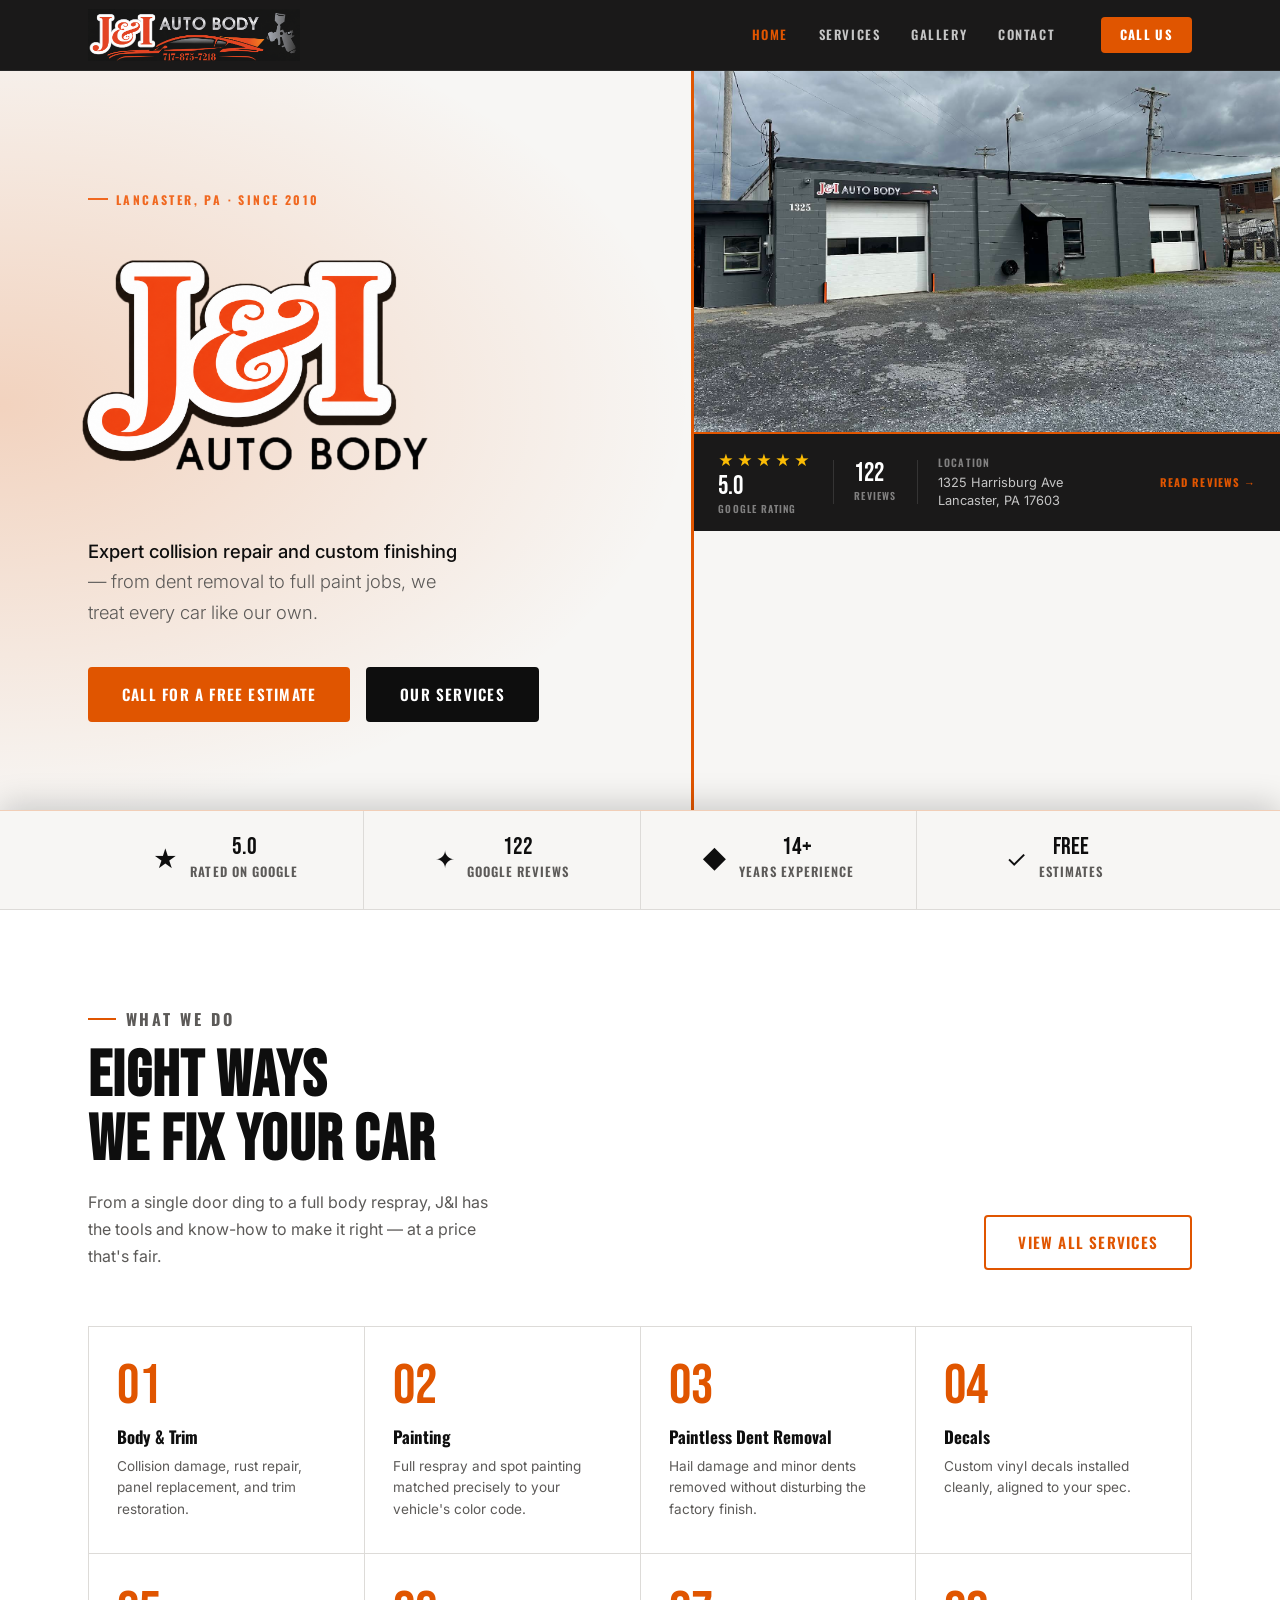
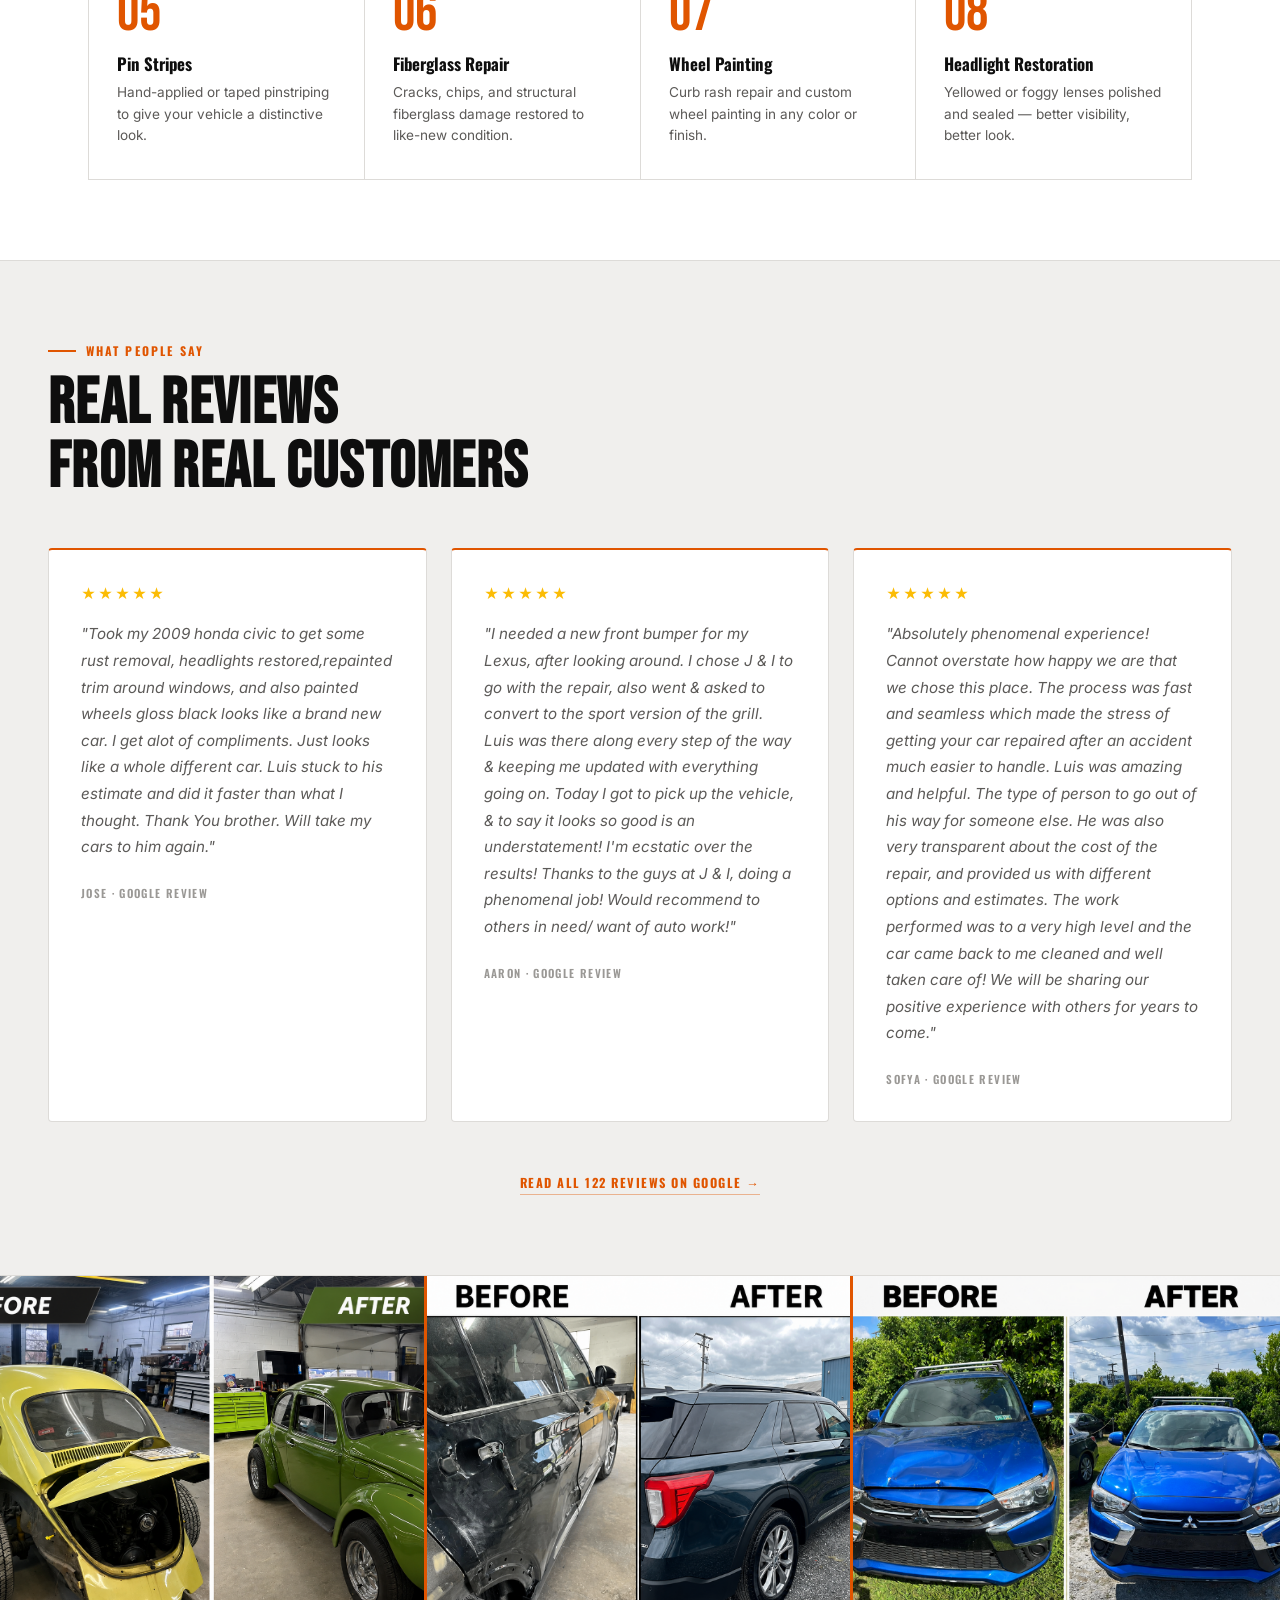
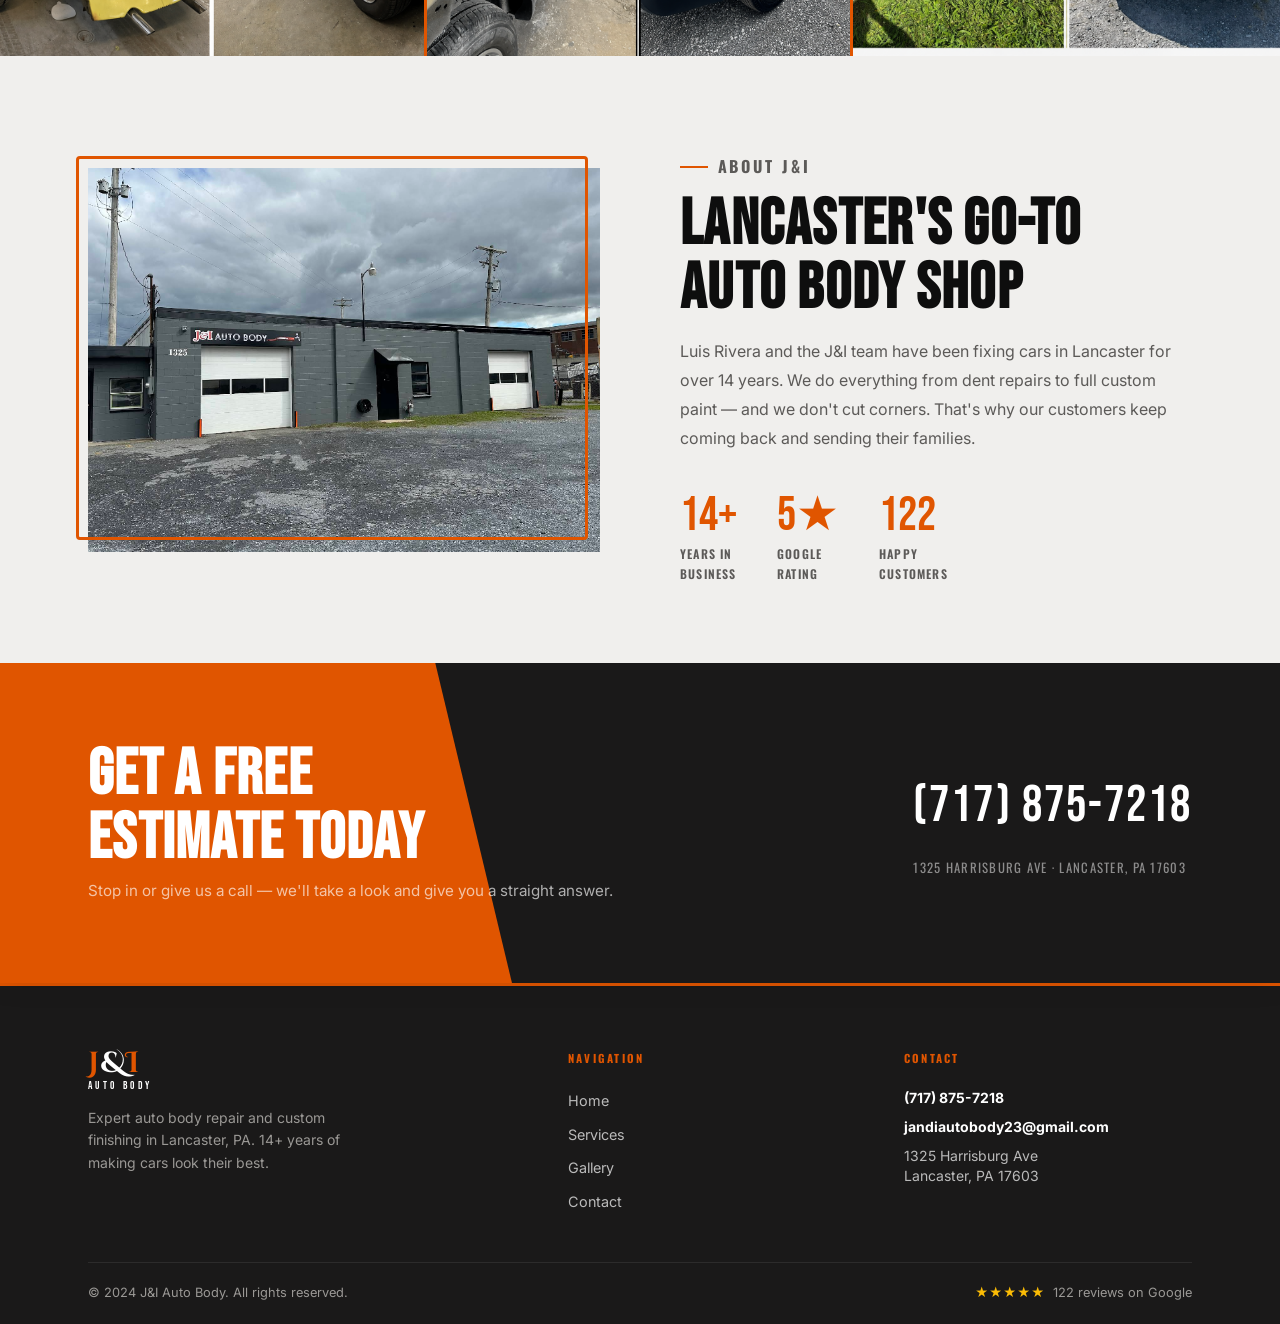
==== index.html @ d880009f "Add files via upload" ====
<!DOCTYPE html>
<html lang="en">
<head>
  <meta charset="UTF-8">
  <meta name="viewport" content="width=device-width, initial-scale=1.0">
  <meta name="description" content="J&I Auto Body — Expert auto body repair in Lancaster, PA. Body & trim, painting, paintless dent removal, decals, pin stripes, fiberglass repair, wheel painting, and headlight restoration. 5 stars · 14+ years.">
  <title>J&I Auto Body — Lancaster, PA</title>
  <link rel="stylesheet" href="style.css">
  <style>
    /* ── INDEX-SPECIFIC: HERO ─────────────────────── */
    .hero {
      min-height: 90vh;
      background:
        radial-gradient(ellipse 90% 85% at 0% 50%, rgba(224,85,0,0.22) 0%, transparent 60%),
        var(--c-off-white);
      position: relative;
      overflow: hidden;
      display: flex;
      align-items: center;
      padding-top: 70px;
    }

    .hero::before { display: none; }

    .hero-slash { display: none; }

    /* Right panel: photo → reviews → map */
    .hero-right-panel {
      position: absolute;
      right: 0;
      top: 0;
      width: 46%;
      height: 100%;
      display: flex;
      flex-direction: column;
      z-index: 4;
      border-left: 3px solid var(--c-orange);
    }

    .hero-car-img {
      height: 48vh;
      flex-shrink: 0;
      overflow: hidden;
    }

    .hero-car-img img {
      width: 100%;
      height: 100%;
      object-fit: cover;
      object-position: center top;
      display: block;
    }

    .hero-reviews-strip {
      flex-shrink: 0;
      background: #1A1919;
      padding: 0.9rem 1.5rem;
      display: flex;
      align-items: center;
      gap: 1.25rem;
      border-top: 2px solid var(--c-orange);
    }

    .hero-rev-stars { color: #FBBC05; font-size: 0.95rem; letter-spacing: 3px; }

    .hero-rev-score {
      font-family: var(--f-display);
      font-size: 1.6rem;
      color: var(--c-white);
      line-height: 1;
    }

    .hero-rev-label {
      font-family: var(--f-heading);
      font-size: 0.62rem;
      font-weight: 600;
      letter-spacing: 0.12em;
      text-transform: uppercase;
      color: rgba(255,255,255,0.45);
      margin-top: 1px;
    }

    .hero-rev-link {
      font-family: var(--f-heading);
      font-size: 0.68rem;
      font-weight: 700;
      letter-spacing: 0.1em;
      text-transform: uppercase;
      color: var(--c-orange);
      text-decoration: none;
      margin-left: auto;
      white-space: nowrap;
      transition: color var(--transition);
    }
    .hero-rev-link:hover { color: var(--c-orange-warm); }

    .hero-map-wrap {
      flex: 1;
      min-height: 0;
      overflow: hidden;
    }

    .hero-map-wrap iframe {
      width: 100%;
      height: 100%;
      border: none;
      display: block;
    }

    .hero-content {
      position: relative;
      z-index: 3;
      max-width: var(--max-w);
      margin-inline: auto;
      padding: clamp(3rem, 8vh, 6rem) clamp(1.25rem, 5vw, 3rem);
      width: 100%;
    }

    .hero-inner {
      max-width: 540px;
    }

    .hero-eyebrow {
      display: inline-flex;
      align-items: center;
      gap: 0.5rem;
      font-family: var(--f-heading);
      font-size: 0.75rem;
      font-weight: 700;
      letter-spacing: 0.2em;
      text-transform: uppercase;
      color: var(--c-orange-warm);
      margin-top: 2rem;
      margin-bottom: 0.5rem;
    }

    .hero-eyebrow::before {
      content: '';
      display: block;
      width: 20px;
      height: 2px;
      background: currentColor;
    }

    .hero-logo-img {
      display: block;
      max-width: 420px;
      width: 100%;
      margin-left: -50px;
      margin-bottom: 0.25rem;
    }

    .hero-tagline {
      font-family: var(--f-body);
      font-size: clamp(1rem, 2vw, 1.15rem);
      font-weight: 300;
      color: var(--c-gray-600);
      line-height: 1.65;
      margin-bottom: 2.5rem;
      max-width: 380px;
    }

    .hero-tagline strong {
      color: var(--c-black);
      font-weight: 500;
    }

    .hero-actions {
      display: flex;
      gap: 1rem;
      flex-wrap: wrap;
    }

    .hero-badge {
      position: absolute;
      bottom: 2.5rem;
      left: clamp(1.25rem, 5vw, 3rem);
      z-index: 3;
      display: flex;
      align-items: center;
      gap: 1rem;
      background: #1A1919;
      border: none;
      padding: 0.75rem 1.25rem;
      border-radius: var(--radius);
      border-left: 3px solid var(--c-orange);
    }

    .hero-badge-stars { color: #FBBC05; font-size: 0.85rem; letter-spacing: 2px; }

    .hero-badge-text {
      font-family: var(--f-heading);
      font-size: 0.75rem;
      font-weight: 600;
      letter-spacing: 0.08em;
      text-transform: uppercase;
      color: rgba(255,255,255,0.7);
    }

    .hero-badge-count {
      font-family: var(--f-display);
      font-size: 1.1rem;
      color: var(--c-white);
    }

    @media (max-width: 768px) {
      .hero {
        flex-direction: column;
        align-items: stretch;
        min-height: auto;
      }
      .hero-content {
        order: 1;
        text-align: center;
        padding: 2rem 1.5rem 2.5rem;
      }
      .hero-inner { max-width: 100%; }
      .hero-logo-img { margin-left: auto; margin-right: auto; max-width: 260px; }
      .hero-tagline { max-width: 100%; }
      .hero-actions { justify-content: center; }
      .hero-eyebrow { justify-content: center; }
      .hero-right-panel {
        order: 2;
        position: relative;
        width: 100%;
        height: auto;
        border-left: none;
        border-top: 3px solid var(--c-orange);
      }
      .hero-car-img { display: none; }
      .hero-reviews-strip { display: none; }
      .hero-map-wrap { flex: none; height: 280px; min-height: 0; }
      .hero-badge { display: none; }
    }

    .hero { position: sticky; top: 0; z-index: 1; }
    .hero-scroll-cover { position: relative; z-index: 2; box-shadow: 0 -6px 30px rgba(0,0,0,0.18); }
    .trust-bar { border-top: 1px solid rgba(224,85,0,0.25); }

    /* Testimonials */
    .testimonials-section {
      background: var(--c-gray-100);
      padding: 5rem 0;
      border-top: 1px solid var(--c-gray-200);
      border-bottom: 1px solid var(--c-gray-200);
    }
    .testimonials-section .container { max-width: 1500px; }
    .testimonials-intro { margin-bottom: 3rem; }
    .testimonials-grid {
      display: grid;
      grid-template-columns: repeat(3, 1fr);
      gap: 1.5rem;
      margin-bottom: 3rem;
    }
    .testimonial-card {
      background: var(--c-white);
      border: 1px solid var(--c-gray-200);
      border-top: 2px solid var(--c-orange);
      padding: 2rem;
      border-radius: var(--radius);
    }
    .testimonial-stars {
      color: #FBBC05;
      font-size: 0.9rem;
      letter-spacing: 2px;
      margin-bottom: 1rem;
    }
    .testimonial-text {
      font-size: 0.95rem;
      color: var(--c-gray-600);
      line-height: 1.75;
      margin-bottom: 1.5rem;
      font-style: italic;
    }
    .testimonial-author {
      font-family: var(--f-heading);
      font-size: 0.7rem;
      font-weight: 600;
      letter-spacing: 0.12em;
      text-transform: uppercase;
      color: var(--c-gray-400);
    }
    .testimonials-cta { text-align: center; }
    .testimonials-link {
      font-family: var(--f-heading);
      font-size: 0.78rem;
      font-weight: 700;
      letter-spacing: 0.12em;
      text-transform: uppercase;
      color: var(--c-orange);
      text-decoration: none;
      border-bottom: 1px solid rgba(224,85,0,0.4);
      padding-bottom: 2px;
      transition: color var(--transition);
    }
    .testimonials-link:hover { color: var(--c-orange-warm); }
    @media (max-width: 768px) {
      .testimonials-grid { grid-template-columns: 1fr; }
    }
  </style>
</head>
<body>
  <a href="#main" class="skip-link">Skip to content</a>

  <!-- NAVIGATION -->
  <nav class="site-nav" id="site-nav">
    <div class="nav-inner">
      <a href="index.html" class="nav-logo" aria-label="J&I Auto Body home">
        <img src="banner.png" alt="J&I Auto Body" style="height:52px;width:auto;display:block;">
      </a>
      <button class="nav-toggle" aria-label="Toggle navigation menu" aria-expanded="false" aria-controls="nav-links">
        <span></span><span></span><span></span>
      </button>
      <ul class="nav-links" id="nav-links" role="list">
        <li><a href="index.html" class="active">Home</a></li>
        <li><a href="services.html">Services</a></li>
        <li><a href="gallery.html">Gallery</a></li>
        <li><a href="contact.html">Contact</a></li>
      </ul>
      <a href="tel:+17178757218" class="nav-cta">Call Us</a>
    </div>
  </nav>

  <main id="main">

    <!-- HERO -->
    <section class="hero" aria-label="J&I Auto Body hero">
      <div class="hero-slash" aria-hidden="true"></div>

      <div class="hero-right-panel">
        <div class="hero-car-img" aria-hidden="true">
          <img src="shop.png" alt="">
        </div>
        <div class="hero-reviews-strip">
          <div>
            <span class="hero-rev-stars">★★★★★</span>
            <div class="hero-rev-score">5.0</div>
            <div class="hero-rev-label">Google Rating</div>
          </div>
          <div style="width:1px;height:44px;background:rgba(255,255,255,0.12);flex-shrink:0;"></div>
          <div>
            <div class="hero-rev-score">122</div>
            <div class="hero-rev-label">Reviews</div>
          </div>
          <div style="width:1px;height:44px;background:rgba(255,255,255,0.12);flex-shrink:0;"></div>
          <div>
            <div style="font-family:var(--f-heading);font-size:0.65rem;font-weight:600;letter-spacing:0.12em;text-transform:uppercase;color:rgba(255,255,255,0.45);">Location</div>
            <div style="font-size:0.8rem;color:rgba(255,255,255,0.75);line-height:1.4;margin-top:2px;">1325 Harrisburg Ave<br>Lancaster, PA 17603</div>
          </div>
          <a href="https://www.google.com/maps/search/J+%26+I+Auto+Body+1325+Harrisburg+Ave+Lancaster+PA" target="_blank" rel="noopener" class="hero-rev-link">Read Reviews →</a>
        </div>
        <div class="hero-map-wrap" style="position:relative;">
          <a href="https://www.google.com/maps/place/J+%26+I+Auto+Body/@40.0570381,-76.33043,17z" target="_blank" rel="noopener noreferrer" aria-label="View J&I Auto Body on Google Maps" style="position:absolute;inset:0;z-index:10;cursor:pointer;"></a>
          <iframe
            src="https://maps.google.com/maps?q=1325+Harrisburg+Ave+Lancaster+PA+17603&output=embed&z=15"
            allowfullscreen=""
            loading="lazy"
            referrerpolicy="no-referrer-when-downgrade"
            title="J&I Auto Body location"
          ></iframe>
        </div>
      </div>

      <div class="hero-content">
        <div class="hero-inner">
          <p class="hero-eyebrow">Lancaster, PA · Since 2010</p>
          <img src="logo3.png" alt="J&I Auto Body" class="hero-logo-img">
          <p class="hero-tagline">
            <strong>Expert collision repair and custom finishing</strong> — from dent removal to full paint jobs, we treat every car like our own.
          </p>
          <div class="hero-actions">
            <a href="tel:+17178757218" class="btn btn-primary">
              Call for a Free Estimate
            </a>
            <a href="services.html" class="btn btn-dark">Our Services</a>
          </div>
        </div>
      </div>


    </section>

    <div class="hero-scroll-cover">
    <!-- TRUST BAR -->
    <div class="trust-bar" role="list" aria-label="Trust highlights">
      <div class="trust-bar-inner container">
        <div class="trust-item" role="listitem">
          <span class="trust-icon" aria-hidden="true">★</span>
          <div>
            <span class="trust-value">5.0</span>
            <span class="trust-label">Rated on Google</span>
          </div>
        </div>
        <div class="trust-item" role="listitem">
          <span class="trust-icon" aria-hidden="true">✦</span>
          <div>
            <span class="trust-value">122</span>
            <span class="trust-label">Google Reviews</span>
          </div>
        </div>
        <div class="trust-item" role="listitem">
          <span class="trust-icon" aria-hidden="true">◆</span>
          <div>
            <span class="trust-value">14+</span>
            <span class="trust-label">Years Experience</span>
          </div>
        </div>
        <div class="trust-item" role="listitem">
          <span class="trust-icon" aria-hidden="true">✓</span>
          <div>
            <span class="trust-value">Free</span>
            <span class="trust-label">Estimates</span>
          </div>
        </div>
      </div>
    </div>

    <!-- SERVICES PREVIEW -->
    <section class="services-section" aria-labelledby="services-heading">
      <div class="container">
        <div class="services-intro">
          <div class="services-intro-text">
            <p class="section-eyebrow">What We Do</p>
            <h2 class="section-title" id="services-heading">Eight Ways<br>We Fix Your Car</h2>
            <p>From a single door ding to a full body respray, J&amp;I has the tools and know-how to make it right — at a price that's fair.</p>
          </div>
          <div class="services-intro-action reveal reveal-delay-2">
            <a href="services.html" class="btn btn-outline">View All Services</a>
          </div>
        </div>

        <div class="services-grid" role="list">
          <article class="service-card reveal" role="listitem">
            <span class="service-card-num" aria-hidden="true">01</span>
            <h3 class="service-card-name">Body &amp; Trim</h3>
            <p class="service-card-desc">Collision damage, rust repair, panel replacement, and trim restoration.</p>
          </article>
          <article class="service-card reveal reveal-delay-1" role="listitem">
            <span class="service-card-num" aria-hidden="true">02</span>
            <h3 class="service-card-name">Painting</h3>
            <p class="service-card-desc">Full respray and spot painting matched precisely to your vehicle's color code.</p>
          </article>
          <article class="service-card reveal reveal-delay-2" role="listitem">
            <span class="service-card-num" aria-hidden="true">03</span>
            <h3 class="service-card-name">Paintless Dent Removal</h3>
            <p class="service-card-desc">Hail damage and minor dents removed without disturbing the factory finish.</p>
          </article>
          <article class="service-card reveal reveal-delay-3" role="listitem">
            <span class="service-card-num" aria-hidden="true">04</span>
            <h3 class="service-card-name">Decals</h3>
            <p class="service-card-desc">Custom vinyl decals installed cleanly, aligned to your spec.</p>
          </article>
          <article class="service-card reveal" role="listitem">
            <span class="service-card-num" aria-hidden="true">05</span>
            <h3 class="service-card-name">Pin Stripes</h3>
            <p class="service-card-desc">Hand-applied or taped pinstriping to give your vehicle a distinctive look.</p>
          </article>
          <article class="service-card reveal reveal-delay-1" role="listitem">
            <span class="service-card-num" aria-hidden="true">06</span>
            <h3 class="service-card-name">Fiberglass Repair</h3>
            <p class="service-card-desc">Cracks, chips, and structural fiberglass damage restored to like-new condition.</p>
          </article>
          <article class="service-card reveal reveal-delay-2" role="listitem">
            <span class="service-card-num" aria-hidden="true">07</span>
            <h3 class="service-card-name">Wheel Painting</h3>
            <p class="service-card-desc">Curb rash repair and custom wheel painting in any color or finish.</p>
          </article>
          <article class="service-card reveal reveal-delay-3" role="listitem">
            <span class="service-card-num" aria-hidden="true">08</span>
            <h3 class="service-card-name">Headlight Restoration</h3>
            <p class="service-card-desc">Yellowed or foggy lenses polished and sealed — better visibility, better look.</p>
          </article>
        </div>
      </div>
    </section>

    <!-- TESTIMONIALS -->
    <section class="testimonials-section" aria-labelledby="testimonials-heading">
      <div class="container">
        <div class="testimonials-intro">
          <p class="section-eyebrow" style="color:var(--c-orange);">What People Say</p>
          <h2 class="section-title" id="testimonials-heading">Real Reviews<br>From Real Customers</h2>
        </div>
        <div class="testimonials-grid">
          <div class="testimonial-card reveal">
            <div class="testimonial-stars">★★★★★</div>
            <p class="testimonial-text">"Took my 2009 honda civic to get some rust removal, headlights restored,repainted trim around windows, and also painted wheels gloss black looks like a brand new car. I get alot of compliments. Just looks like a whole different car. Luis stuck to his estimate and did it faster than what I thought. Thank You brother. Will take my cars to him again."</p>
            <div class="testimonial-author">Jose · Google Review</div>
          </div>
          <div class="testimonial-card reveal reveal-delay-1">
            <div class="testimonial-stars">★★★★★</div>
            <p class="testimonial-text">"I needed a new front bumper for my Lexus, after looking around. I chose J &amp; I to go with the repair, also went &amp; asked to convert to the sport version of the grill. Luis was there along every step of the way &amp; keeping me updated with everything going on. Today I got to pick up the vehicle, &amp; to say it looks so good is an understatement! I'm ecstatic over the results! Thanks to the guys at J &amp; I, doing a phenomenal job! Would recommend to others in need/ want of auto work!"</p>
            <div class="testimonial-author">Aaron · Google Review</div>
          </div>
          <div class="testimonial-card reveal reveal-delay-2">
            <div class="testimonial-stars">★★★★★</div>
            <p class="testimonial-text">"Absolutely phenomenal experience! Cannot overstate how happy we are that we chose this place. The process was fast and seamless which made the stress of getting your car repaired after an accident much easier to handle. Luis was amazing and helpful. The type of person to go out of his way for someone else. He was also very transparent about the cost of the repair, and provided us with different options and estimates. The work performed was to a very high level and the car came back to me cleaned and well taken care of! We will be sharing our positive experience with others for years to come."</p>
            <div class="testimonial-author">Sofya · Google Review</div>
          </div>
        </div>
        <div class="testimonials-cta">
          <a href="https://www.google.com/search?q=J%26I+Auto+Body+Lancaster+PA+reviews" target="_blank" rel="noopener noreferrer" class="testimonials-link">Read All 122 Reviews on Google →</a>
        </div>
      </div>
    </section>

    <!-- PHOTO STRIP -->
    <div class="photo-strip" aria-label="Work photos" role="list" style="gap:0;background:var(--c-orange);">
      <div class="photo-strip-item" role="listitem" style="border-right:3px solid var(--c-orange);">
        <img src="beforeafter1.png" alt="Before and after body repair" style="width:100%;height:100%;object-fit:cover;display:block;">
        <div class="photo-strip-overlay">
          <span class="photo-strip-caption">Body Repair</span>
        </div>
      </div>
      <div class="photo-strip-item" role="listitem" style="border-right:3px solid var(--c-orange);">
        <img src="beforeafter4.png" alt="Before and after door and panel repair" style="width:100%;height:100%;object-fit:cover;object-position:top center;display:block;">
        <div class="photo-strip-overlay">
          <span class="photo-strip-caption">Panel Repair</span>
        </div>
      </div>
      <div class="photo-strip-item" role="listitem">
        <img src="beforeafter6.png" alt="Before and after front collision repair" style="width:100%;height:100%;object-fit:cover;object-position:top center;display:block;">
        <div class="photo-strip-overlay">
          <span class="photo-strip-caption">Collision Repair</span>
        </div>
      </div>
    </div>

    <!-- ABOUT STRIP -->
    <section class="about-strip" aria-labelledby="about-heading">
      <div class="container">
        <div class="about-strip-inner">
          <div class="about-strip-photo reveal">
            <img src="shop.png" alt="J&I Auto Body shop at 1325 Harrisburg Ave Lancaster PA" style="width:100%;height:100%;object-fit:cover;display:block;min-height:300px;">
          </div>
          <div class="about-text reveal reveal-delay-2">
            <p class="section-eyebrow">About J&amp;I</p>
            <h2 class="section-title" id="about-heading">Lancaster's Go-To<br>Auto Body Shop</h2>
            <p>Luis Rivera and the J&amp;I team have been fixing cars in Lancaster for over 14 years. We do everything from dent repairs to full custom paint — and we don't cut corners. That's why our customers keep coming back and sending their families.</p>
            <div class="about-stats">
              <div>
                <div class="about-stat-num">14+</div>
                <div class="about-stat-label">Years in<br>Business</div>
              </div>
              <div>
                <div class="about-stat-num">5★</div>
                <div class="about-stat-label">Google<br>Rating</div>
              </div>
              <div>
                <div class="about-stat-num">122</div>
                <div class="about-stat-label">Happy<br>Customers</div>
              </div>
            </div>
          </div>
        </div>
      </div>
    </section>

    <!-- CTA BAND -->
    <section class="cta-band" aria-labelledby="cta-heading">
      <div class="cta-band-slash" aria-hidden="true"></div>
      <div class="container cta-band-inner">
        <div class="cta-band-text reveal">
          <h2 id="cta-heading">Get a Free<br>Estimate Today</h2>
          <p>Stop in or give us a call — we'll take a look and give you a straight answer.</p>
        </div>
        <div class="reveal reveal-delay-2">
          <a href="tel:+17178757218" class="cta-band-phone">(717) 875-7218</a>
          <span class="cta-band-sub">1325 Harrisburg Ave · Lancaster, PA 17603</span>
        </div>
      </div>
    </section>

    </div><!-- /.hero-scroll-cover -->

  </main>

  <!-- FOOTER -->
  <footer class="site-footer" role="contentinfo">
    <div class="container">
      <div class="footer-grid">
        <div class="footer-brand">
          <div class="logo-mark">
            <span class="logo-ji">J<span class="logo-amp">&</span>I</span>
            <span class="logo-autobody">Auto Body</span>
          </div>
          <p class="footer-tagline">Expert auto body repair and custom finishing in Lancaster, PA. 14+ years of making cars look their best.</p>
        </div>
        <div>
          <p class="footer-heading">Navigation</p>
          <ul class="footer-links">
            <li><a href="index.html">Home</a></li>
            <li><a href="services.html">Services</a></li>
            <li><a href="gallery.html">Gallery</a></li>
            <li><a href="contact.html">Contact</a></li>
          </ul>
        </div>
        <div>
          <p class="footer-heading">Contact</p>
          <div class="footer-contact-item">
            <div>
              <strong><a href="tel:+17178757218">(717) 875-7218</a></strong>
            </div>
          </div>
          <div class="footer-contact-item">
            <div>
              <strong><a href="mailto:jandiautobody23@gmail.com">jandiautobody23@gmail.com</a></strong>
            </div>
          </div>
          <div class="footer-contact-item">
            <div>1325 Harrisburg Ave<br>Lancaster, PA 17603</div>
          </div>
        </div>
      </div>

      <div class="footer-bottom">
        <p>© 2024 J&amp;I Auto Body. All rights reserved.</p>
        <div class="footer-reviews">
          <span class="stars">★★★★★</span>
          <span>122 reviews on Google</span>
        </div>
      </div>
    </div>
  </footer>

  <script>
    if (history.scrollRestoration) history.scrollRestoration = 'manual';
    window.scrollTo(0, 0);

    // Nav scroll shadow
    const nav = document.getElementById('site-nav');
    window.addEventListener('scroll', () => {
      nav.classList.toggle('scrolled', window.scrollY > 20);
    }, { passive: true });

    // Mobile toggle
    const toggle = document.querySelector('.nav-toggle');
    const links = document.getElementById('nav-links');
    toggle.addEventListener('click', () => {
      const expanded = toggle.getAttribute('aria-expanded') === 'true';
      toggle.setAttribute('aria-expanded', String(!expanded));
      links.classList.toggle('open', !expanded);
    });

    // Close mobile nav on link click
    links.querySelectorAll('a').forEach(a => {
      a.addEventListener('click', () => {
        toggle.setAttribute('aria-expanded', 'false');
        links.classList.remove('open');
      });
    });

    // Scroll reveal
    const observer = new IntersectionObserver((entries) => {
      entries.forEach(e => { if (e.isIntersecting) { e.target.classList.add('visible'); observer.unobserve(e.target); } });
    }, { threshold: 0.12 });
    document.querySelectorAll('.reveal').forEach(el => observer.observe(el));
  </script>
</body>
</html>
---- style.css ----
/* === J&I AUTO BODY — SHARED STYLESHEET === */

@import url('https://fonts.googleapis.com/css2?family=Bebas+Neue&family=Oswald:wght@400;500;600;700&family=Inter:ital,wght@0,300;0,400;0,500;0,600;1,300&family=Cinzel+Decorative:wght@700&display=swap');

/* ── TOKENS ───────────────────────────────────────── */
:root {
  --c-white:        #FFFFFF;
  --c-off-white:    #F7F6F4;
  --c-black:        #0E0E0E;
  --c-dark:         #1A1919;
  --c-charcoal:     #2C2B2B;
  --c-orange:       #E05500;
  --c-orange-hover: #C44A00;
  --c-orange-warm:  #F06820;
  --c-gray-100:     #F0EFED;
  --c-gray-200:     #DDDBD8;
  --c-gray-400:     #9A9895;
  --c-gray-600:     #5C5A58;
  --c-gray-800:     #343230;

  --f-display:  'Bebas Neue', sans-serif;
  --f-heading:  'Oswald', sans-serif;
  --f-body:     'Inter', sans-serif;
  --f-brand:    'Cinzel Decorative', serif;

  --radius:     4px;
  --transition: 0.22s ease;
  --max-w:      1200px;
}

/* ── RESET ────────────────────────────────────────── */
*, *::before, *::after { box-sizing: border-box; margin: 0; padding: 0; }

html {
  scroll-behavior: smooth;
  -webkit-font-smoothing: antialiased;
}

body {
  font-family: var(--f-body);
  font-size: 1rem;
  line-height: 1.6;
  color: var(--c-black);
  background: var(--c-white);
}

img { display: block; max-width: 100%; }
a { color: inherit; text-decoration: none; }
ul { list-style: none; }

/* ── UTILITY ──────────────────────────────────────── */
.container {
  max-width: var(--max-w);
  margin-inline: auto;
  padding-inline: clamp(1.25rem, 5vw, 3rem);
}

.section-eyebrow {
  font-family: var(--f-heading);
  font-size: 0.75rem;
  font-weight: 700;
  letter-spacing: 0.18em;
  text-transform: uppercase;
  color: var(--c-orange);
  display: flex;
  align-items: center;
  gap: 0.6rem;
  margin-bottom: 0.75rem;
}

.section-eyebrow::before {
  content: '';
  display: block;
  width: 28px;
  height: 2px;
  background: var(--c-orange);
  flex-shrink: 0;
}

.section-title {
  font-family: var(--f-display);
  font-size: clamp(2.5rem, 5vw, 4rem);
  letter-spacing: 0.02em;
  line-height: 1;
  color: var(--c-black);
}

.section-title--light { color: var(--c-white); }

/* ── BUTTONS ──────────────────────────────────────── */
.btn {
  display: inline-flex;
  align-items: center;
  gap: 0.5rem;
  font-family: var(--f-heading);
  font-size: 0.95rem;
  font-weight: 600;
  letter-spacing: 0.08em;
  text-transform: uppercase;
  padding: 0.85rem 2rem;
  border-radius: var(--radius);
  transition: background var(--transition), color var(--transition), transform var(--transition);
  cursor: pointer;
  border: 2px solid transparent;
}

.btn:active { transform: translateY(1px); }

.btn-primary {
  background: var(--c-orange);
  color: var(--c-white);
  border-color: var(--c-orange);
}
.btn-primary:hover { background: var(--c-orange-hover); border-color: var(--c-orange-hover); }

.btn-ghost {
  background: transparent;
  color: var(--c-white);
  border-color: rgba(255,255,255,0.5);
}
.btn-ghost:hover { border-color: var(--c-white); }

.btn-outline {
  background: transparent;
  color: var(--c-orange);
  border-color: var(--c-orange);
}
.btn-outline:hover { background: var(--c-orange); color: var(--c-white); }

.btn-dark {
  background: var(--c-black);
  color: var(--c-white);
  border-color: var(--c-black);
}
.btn-dark:hover { background: var(--c-charcoal); }

/* ── NAVIGATION ───────────────────────────────────── */
.site-nav {
  position: fixed;
  top: 0;
  left: 0;
  right: 0;
  z-index: 100;
  background: var(--c-dark);
  border-bottom: 1px solid rgba(255,255,255,0.06);
  transition: box-shadow var(--transition);
}

.site-nav.scrolled {
  box-shadow: 0 2px 24px rgba(0,0,0,0.5);
}

.nav-inner {
  max-width: var(--max-w);
  margin-inline: auto;
  padding: 0 clamp(1.25rem, 5vw, 3rem);
  height: 70px;
  display: flex;
  align-items: center;
  gap: 2rem;
}

/* Logo */
.nav-logo { display: flex; align-items: center; text-decoration: none; }

.logo-mark {
  display: flex;
  flex-direction: column;
  align-items: flex-start;
  line-height: 1;
}

.logo-ji {
  font-family: var(--f-brand);
  font-size: 1.45rem;
  font-weight: 700;
  color: var(--c-orange);
  letter-spacing: 0.04em;
  line-height: 1;
}

.logo-amp { color: var(--c-white); }

.logo-autobody {
  font-family: var(--f-display);
  font-size: 0.65rem;
  letter-spacing: 0.32em;
  color: var(--c-white);
  margin-top: 1px;
}

/* Nav links */
.nav-links {
  display: flex;
  align-items: center;
  gap: 0.25rem;
  margin-left: auto;
}

.nav-links a {
  font-family: var(--f-heading);
  font-size: 0.8rem;
  font-weight: 600;
  letter-spacing: 0.12em;
  text-transform: uppercase;
  color: rgba(255,255,255,0.75);
  padding: 0.4rem 0.85rem;
  border-radius: var(--radius);
  transition: color var(--transition), background var(--transition);
  position: relative;
}

.nav-links a:hover { color: var(--c-white); background: rgba(255,255,255,0.06); }

.nav-links a.active {
  color: var(--c-orange);
}

.nav-cta {
  font-family: var(--f-heading);
  font-size: 0.8rem;
  font-weight: 700;
  letter-spacing: 0.1em;
  text-transform: uppercase;
  color: var(--c-white);
  background: var(--c-orange);
  padding: 0.5rem 1.2rem;
  border-radius: var(--radius);
  transition: background var(--transition);
  white-space: nowrap;
}

.nav-cta:hover { background: var(--c-orange-hover); }

/* Mobile toggle */
.nav-toggle {
  display: none;
  flex-direction: column;
  justify-content: center;
  gap: 5px;
  width: 36px;
  height: 36px;
  background: none;
  border: none;
  cursor: pointer;
  padding: 4px;
  margin-left: auto;
}

.nav-toggle span {
  display: block;
  width: 100%;
  height: 2px;
  background: var(--c-white);
  border-radius: 2px;
  transition: transform var(--transition), opacity var(--transition);
}

.nav-toggle[aria-expanded="true"] span:nth-child(1) {
  transform: translateY(7px) rotate(45deg);
}
.nav-toggle[aria-expanded="true"] span:nth-child(2) { opacity: 0; }
.nav-toggle[aria-expanded="true"] span:nth-child(3) {
  transform: translateY(-7px) rotate(-45deg);
}

/* Mobile nav overlay */
@media (max-width: 768px) {
  .nav-toggle { display: flex; }
  .nav-links {
    display: none;
    position: fixed;
    inset: 70px 0 0;
    background: var(--c-dark);
    flex-direction: column;
    padding: 2rem;
    gap: 0.5rem;
    align-items: flex-start;
    z-index: 99;
  }
  .nav-links.open { display: flex; }
  .nav-links a { font-size: 1.1rem; padding: 0.75rem 0; width: 100%; }
  .nav-cta { display: none; }
}

/* ── PAGE HERO (inner pages) ──────────────────────── */
.page-hero {
  background: var(--c-dark);
  padding: 120px 0 60px;
  position: relative;
  overflow: hidden;
}

.page-hero::after {
  content: '';
  position: absolute;
  right: 0;
  bottom: 0;
  width: 35%;
  height: 4px;
  background: var(--c-orange);
}

.page-hero-inner {
  position: relative;
  z-index: 2;
}

.page-hero h1 {
  font-family: var(--f-display);
  font-size: clamp(3rem, 6vw, 5.5rem);
  color: var(--c-white);
  line-height: 1;
  letter-spacing: 0.02em;
}

.page-hero p {
  font-size: 1rem;
  color: var(--c-gray-400);
  margin-top: 0.75rem;
}

/* diagonal accent on page hero */
.page-hero-slash {
  position: absolute;
  right: 0;
  top: 0;
  height: 100%;
  width: 30%;
  background: var(--c-orange);
  clip-path: polygon(40% 0%, 100% 0%, 100% 100%, 0% 100%);
  opacity: 0.12;
  z-index: 1;
}

/* ── PHOTO PLACEHOLDER ────────────────────────────── */
.photo-placeholder {
  background: var(--c-gray-200);
  display: flex;
  flex-direction: column;
  align-items: center;
  justify-content: center;
  gap: 0.5rem;
  position: relative;
  overflow: hidden;
}

.photo-placeholder::before {
  content: '';
  position: absolute;
  inset: 0;
  background: repeating-linear-gradient(
    -45deg,
    transparent,
    transparent 8px,
    rgba(0,0,0,0.04) 8px,
    rgba(0,0,0,0.04) 10px
  );
}

.photo-placeholder-label {
  position: relative;
  z-index: 1;
  font-family: var(--f-heading);
  font-size: 0.75rem;
  font-weight: 600;
  letter-spacing: 0.12em;
  text-transform: uppercase;
  color: var(--c-gray-600);
  background: var(--c-white);
  padding: 0.4rem 1rem;
  border-radius: 2px;
  border: 1px solid var(--c-gray-200);
}

/* ── FOOTER ───────────────────────────────────────── */
.site-footer {
  background: var(--c-dark);
  color: var(--c-white);
  padding: 4rem 0 0;
  border-top: 3px solid var(--c-orange);
}

.footer-grid {
  display: grid;
  grid-template-columns: 1.5fr 1fr 1fr;
  gap: 3rem;
  padding-bottom: 3rem;
}

.footer-brand .logo-ji { font-size: 1.8rem; }
.footer-brand .logo-autobody { font-size: 0.7rem; letter-spacing: 0.3em; }

.footer-tagline {
  margin-top: 1rem;
  font-size: 0.875rem;
  color: var(--c-gray-400);
  line-height: 1.6;
  max-width: 260px;
}

.footer-heading {
  font-family: var(--f-heading);
  font-size: 0.7rem;
  font-weight: 700;
  letter-spacing: 0.2em;
  text-transform: uppercase;
  color: var(--c-orange);
  margin-bottom: 1.25rem;
}

.footer-links { display: flex; flex-direction: column; gap: 0.5rem; }

.footer-links a {
  font-size: 0.9rem;
  color: rgba(255,255,255,0.7);
  transition: color var(--transition);
}

.footer-links a:hover { color: var(--c-white); }

.footer-contact-item {
  display: flex;
  gap: 0.6rem;
  font-size: 0.875rem;
  color: rgba(255,255,255,0.7);
  margin-bottom: 0.6rem;
  align-items: flex-start;
  line-height: 1.4;
}

.footer-contact-item strong {
  color: var(--c-white);
  display: block;
}

.footer-bottom {
  border-top: 1px solid rgba(255,255,255,0.08);
  padding: 1.25rem 0;
  display: flex;
  align-items: center;
  justify-content: space-between;
  flex-wrap: wrap;
  gap: 0.5rem;
}

.footer-bottom p {
  font-size: 0.8rem;
  color: var(--c-gray-400);
}

.footer-reviews {
  display: flex;
  align-items: center;
  gap: 0.5rem;
  font-size: 0.8rem;
  color: var(--c-gray-400);
}

.stars { color: #FBBC05; letter-spacing: 1px; }

@media (max-width: 768px) {
  .footer-grid { grid-template-columns: 1fr; gap: 2rem; }
  .footer-bottom { flex-direction: column; text-align: center; }
}

/* ── DIAGONAL SLASH DIVIDER ───────────────────────── */
.slash-divider {
  position: relative;
  height: 60px;
  overflow: hidden;
  background: var(--c-dark);
}

.slash-divider::after {
  content: '';
  position: absolute;
  bottom: 0;
  left: 0;
  right: 0;
  height: 100%;
  background: var(--c-white);
  clip-path: polygon(0 40%, 100% 0%, 100% 100%, 0% 100%);
}

.slash-divider--to-dark::after {
  background: var(--c-dark);
}

.slash-divider--to-gray::after {
  background: var(--c-gray-100);
}

/* ── TRUST BAR ────────────────────────────────────── */
.trust-bar {
  background: var(--c-off-white);
  border-bottom: 1px solid var(--c-gray-200);
  padding: 0;
}

.trust-bar-inner {
  display: flex;
  align-items: stretch;
  divide: 1px solid var(--c-gray-200);
}

.trust-item {
  flex: 1;
  display: flex;
  align-items: center;
  justify-content: center;
  gap: 0.75rem;
  padding: 1.5rem 1rem;
  border-right: 1px solid var(--c-gray-200);
  text-align: center;
}

.trust-item:last-child { border-right: none; }

.trust-icon {
  font-size: 1.5rem;
  line-height: 1;
  flex-shrink: 0;
}

.trust-label {
  font-family: var(--f-heading);
  font-size: 0.8rem;
  font-weight: 600;
  letter-spacing: 0.08em;
  text-transform: uppercase;
  color: var(--c-gray-600);
  line-height: 1.3;
}

.trust-value {
  font-family: var(--f-display);
  font-size: 1.5rem;
  color: var(--c-black);
  line-height: 1;
  display: block;
}

@media (max-width: 640px) {
  .trust-bar-inner { flex-wrap: wrap; }
  .trust-item { flex: 0 0 50%; border-bottom: 1px solid var(--c-gray-200); }
  .trust-item:nth-child(2n) { border-right: none; }
  .trust-item:nth-last-child(-n+2) { border-bottom: none; }
}

/* ── SERVICES GRID ────────────────────────────────── */
.services-section {
  padding: 5rem 0;
  background: var(--c-white);
}

.services-intro {
  display: grid;
  grid-template-columns: 1fr 1fr;
  gap: 4rem;
  align-items: end;
  margin-bottom: 3.5rem;
}

.services-intro-text p {
  font-size: 1rem;
  color: var(--c-gray-600);
  margin-top: 1rem;
  max-width: 420px;
  line-height: 1.7;
}

.services-intro-action { text-align: right; }

.services-grid {
  display: grid;
  grid-template-columns: repeat(4, 1fr);
  gap: 1px;
  background: var(--c-gray-200);
  border: 1px solid var(--c-gray-200);
}

.service-card {
  background: var(--c-white);
  padding: 2rem 1.75rem;
  position: relative;
  overflow: hidden;
  transition: background var(--transition);
}

.service-card::after {
  content: '';
  position: absolute;
  bottom: 0;
  left: 0;
  width: 0;
  height: 3px;
  background: var(--c-orange);
  transition: width 0.3s ease;
}

.service-card:hover { background: var(--c-off-white); }
.service-card:hover::after { width: 100%; }

.service-card-num {
  font-family: var(--f-display);
  font-size: 3.5rem;
  color: var(--c-orange);
  line-height: 1;
  margin-bottom: 0.75rem;
  display: block;
  transition: color var(--transition);
}

.service-card:hover .service-card-num { color: var(--c-orange); }

.service-card-name {
  font-family: var(--f-heading);
  font-size: 1.05rem;
  font-weight: 700;
  color: var(--c-black);
  line-height: 1.2;
  margin-bottom: 0.5rem;
}

.service-card-desc {
  font-size: 0.85rem;
  color: var(--c-gray-600);
  line-height: 1.6;
}

@media (max-width: 1024px) {
  .services-grid { grid-template-columns: repeat(2, 1fr); }
  .services-intro { grid-template-columns: 1fr; gap: 1rem; }
  .services-intro-action { text-align: left; }
}

@media (max-width: 600px) {
  .services-grid { grid-template-columns: 1fr; }
}

/* ── PHOTO STRIP (3-across) ───────────────────────── */
.photo-strip {
  display: grid;
  grid-template-columns: repeat(3, 1fr);
  height: 380px;
}

.photo-strip-item {
  position: relative;
  overflow: hidden;
}

.photo-strip-item .photo-placeholder {
  width: 100%;
  height: 100%;
}

.photo-strip-overlay {
  position: absolute;
  inset: 0;
  background: linear-gradient(to top, rgba(0,0,0,0.6) 0%, transparent 50%);
  opacity: 0;
  transition: opacity var(--transition);
  display: flex;
  align-items: flex-end;
  padding: 1.5rem;
}

.photo-strip-item:hover .photo-strip-overlay { opacity: 1; }

.photo-strip-caption {
  font-family: var(--f-heading);
  font-size: 0.8rem;
  font-weight: 600;
  letter-spacing: 0.08em;
  text-transform: uppercase;
  color: var(--c-white);
}

@media (max-width: 640px) {
  .photo-strip { grid-template-columns: 1fr; height: auto; }
  .photo-strip-item { height: 220px; }
}

/* ── CTA BAND ─────────────────────────────────────── */
.cta-band {
  background: var(--c-dark);
  position: relative;
  overflow: hidden;
  padding: 5rem 0;
}

.cta-band-slash {
  position: absolute;
  left: 0;
  top: 0;
  width: 40%;
  height: 100%;
  background: var(--c-orange);
  clip-path: polygon(0% 0%, 85% 0%, 100% 100%, 0% 100%);
}

.cta-band-inner {
  position: relative;
  z-index: 2;
  display: flex;
  align-items: center;
  justify-content: space-between;
  gap: 2rem;
  flex-wrap: wrap;
}

.cta-band-text h2 {
  font-family: var(--f-display);
  font-size: clamp(2.5rem, 5vw, 4rem);
  color: var(--c-white);
  line-height: 1;
  letter-spacing: 0.02em;
}

.cta-band-text p {
  font-size: 0.95rem;
  color: rgba(255,255,255,0.65);
  margin-top: 0.5rem;
}

.cta-band-phone {
  font-family: var(--f-display);
  font-size: clamp(2rem, 4vw, 3.5rem);
  color: var(--c-white);
  letter-spacing: 0.04em;
  text-decoration: none;
  display: block;
  margin-bottom: 0.5rem;
  transition: color var(--transition);
}

.cta-band-phone:hover { color: var(--c-orange-warm); }

.cta-band-sub {
  font-size: 0.8rem;
  color: rgba(255,255,255,0.5);
  font-family: var(--f-heading);
  letter-spacing: 0.1em;
  text-transform: uppercase;
}

@media (max-width: 700px) {
  .cta-band-inner { flex-direction: column; text-align: center; }
  .cta-band-slash { width: 100%; clip-path: polygon(0 0, 100% 0, 100% 40%, 0 55%); }
  .cta-band { padding: 3rem 0; }
}

/* ── GALLERY GRID ─────────────────────────────────── */
.gallery-section {
  padding: 4rem 0;
  background: var(--c-white);
}

.gallery-grid {
  display: grid;
  grid-template-columns: repeat(3, 1fr);
  grid-auto-rows: 260px;
  gap: 6px;
}

.gallery-item {
  position: relative;
  overflow: hidden;
}

.gallery-item.wide {
  grid-column: span 2;
}

.gallery-item.tall {
  grid-row: span 2;
}

.gallery-item .photo-placeholder {
  width: 100%;
  height: 100%;
}

.gallery-item-overlay {
  position: absolute;
  inset: 0;
  background: rgba(224, 85, 0, 0.0);
  transition: background var(--transition);
  display: flex;
  align-items: center;
  justify-content: center;
}

.gallery-item:hover .gallery-item-overlay {
  background: rgba(224, 85, 0, 0.15);
}

@media (max-width: 768px) {
  .gallery-grid { grid-template-columns: 1fr 1fr; }
  .gallery-item.wide { grid-column: span 2; }
}

@media (max-width: 480px) {
  .gallery-grid { grid-template-columns: 1fr; }
  .gallery-item.wide { grid-column: span 1; }
  .gallery-item.tall { grid-row: span 1; }
}

/* ── CONTACT PAGE ─────────────────────────────────── */
.contact-section {
  padding: 5rem 0;
  background: var(--c-white);
}

.contact-layout {
  display: grid;
  grid-template-columns: 1fr 1fr;
  gap: 4rem;
  align-items: start;
}

.contact-info-block {
  margin-bottom: 2.5rem;
}

.contact-info-block h3 {
  font-family: var(--f-heading);
  font-size: 0.7rem;
  font-weight: 700;
  letter-spacing: 0.2em;
  text-transform: uppercase;
  color: var(--c-orange);
  margin-bottom: 0.75rem;
}

.contact-info-block p,
.contact-info-block a {
  font-size: 1rem;
  color: var(--c-gray-600);
  line-height: 1.6;
}

.contact-info-block .big-phone {
  font-family: var(--f-display);
  font-size: 2.5rem;
  color: var(--c-black);
  letter-spacing: 0.04em;
  display: block;
  margin-top: 0.25rem;
  transition: color var(--transition);
}

.contact-info-block .big-phone:hover { color: var(--c-orange); }

.contact-map-frame {
  aspect-ratio: 4 / 3;
  background: var(--c-gray-100);
  border: 1px solid var(--c-gray-200);
  border-radius: var(--radius);
  overflow: hidden;
  position: relative;
}

.contact-map-frame iframe {
  width: 100%;
  height: 100%;
  border: none;
}

.contact-hours { margin-top: 1rem; }

.hours-row {
  display: flex;
  justify-content: space-between;
  font-size: 0.9rem;
  color: var(--c-gray-600);
  padding: 0.5rem 0;
  border-bottom: 1px solid var(--c-gray-100);
}

.hours-row:last-child { border-bottom: none; }

.hours-day { font-weight: 500; color: var(--c-black); }

@media (max-width: 768px) {
  .contact-layout { grid-template-columns: 1fr; }
}

/* ── HOMEPAGE ABOUT STRIP ─────────────────────────── */
.about-strip {
  background: var(--c-gray-100);
  padding: 5rem 0;
}

.about-strip-inner {
  display: grid;
  grid-template-columns: 1fr 1fr;
  gap: 5rem;
  align-items: center;
}

.about-strip-photo {
  aspect-ratio: 4/3;
  position: relative;
}

.about-strip-photo .photo-placeholder {
  width: 100%;
  height: 100%;
}

.about-strip-photo::before {
  content: '';
  position: absolute;
  top: -12px;
  left: -12px;
  right: 12px;
  bottom: 12px;
  border: 3px solid var(--c-orange);
  z-index: 0;
  border-radius: var(--radius);
}

.about-strip-photo .photo-placeholder {
  position: relative;
  z-index: 1;
}

.about-text p {
  font-size: 1rem;
  color: var(--c-gray-600);
  line-height: 1.8;
  margin-top: 1rem;
}

.about-stats {
  display: flex;
  gap: 2.5rem;
  margin-top: 2.5rem;
}

.about-stat-num {
  font-family: var(--f-display);
  font-size: 3rem;
  color: var(--c-orange);
  line-height: 1;
}

.about-stat-label {
  font-family: var(--f-heading);
  font-size: 0.75rem;
  font-weight: 600;
  letter-spacing: 0.1em;
  text-transform: uppercase;
  color: var(--c-gray-600);
  margin-top: 0.25rem;
}

@media (max-width: 900px) {
  .about-strip-inner { grid-template-columns: 1fr; gap: 2.5rem; }
  .about-strip-photo { aspect-ratio: 16/9; }
  .about-strip-photo::before { display: none; }
}

/* ── SCROLL ANIMATIONS ────────────────────────────── */
@media (prefers-reduced-motion: no-preference) {
  .reveal {
    opacity: 0;
    transform: translateY(24px);
    transition: opacity 0.6s ease, transform 0.6s ease;
  }
  .reveal.visible {
    opacity: 1;
    transform: none;
  }
  .reveal-delay-1 { transition-delay: 0.1s; }
  .reveal-delay-2 { transition-delay: 0.2s; }
  .reveal-delay-3 { transition-delay: 0.3s; }
  .reveal-delay-4 { transition-delay: 0.4s; }
}

/* ── SKIP LINK ────────────────────────────────────── */
.skip-link {
  position: absolute;
  top: -100px;
  left: 0;
  background: var(--c-orange);
  color: var(--c-white);
  padding: 0.75rem 1.5rem;
  font-family: var(--f-heading);
  font-weight: 700;
  z-index: 999;
}

.skip-link:focus { top: 0; }

/* ── PRINT ────────────────────────────────────────── */
@media print {
  .site-nav, .nav-cta { display: none; }
  body { font-size: 12pt; }
}
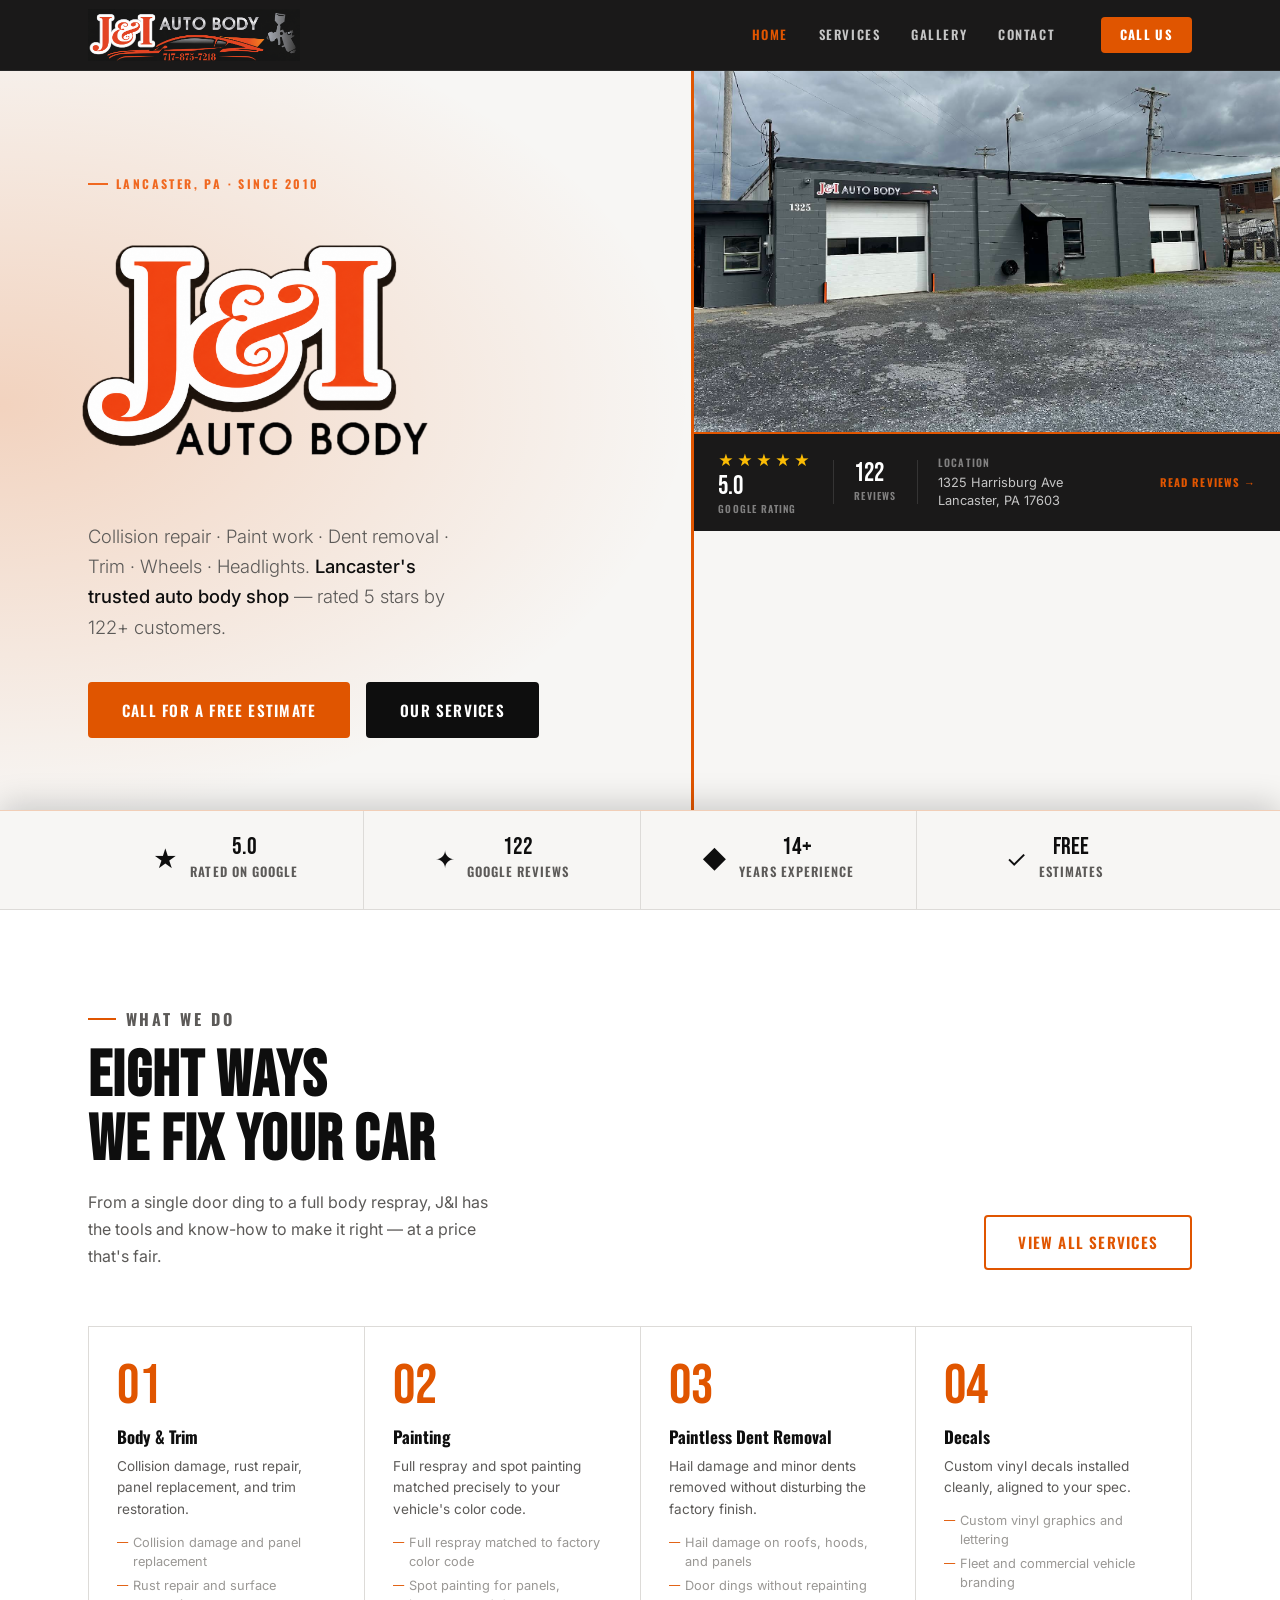
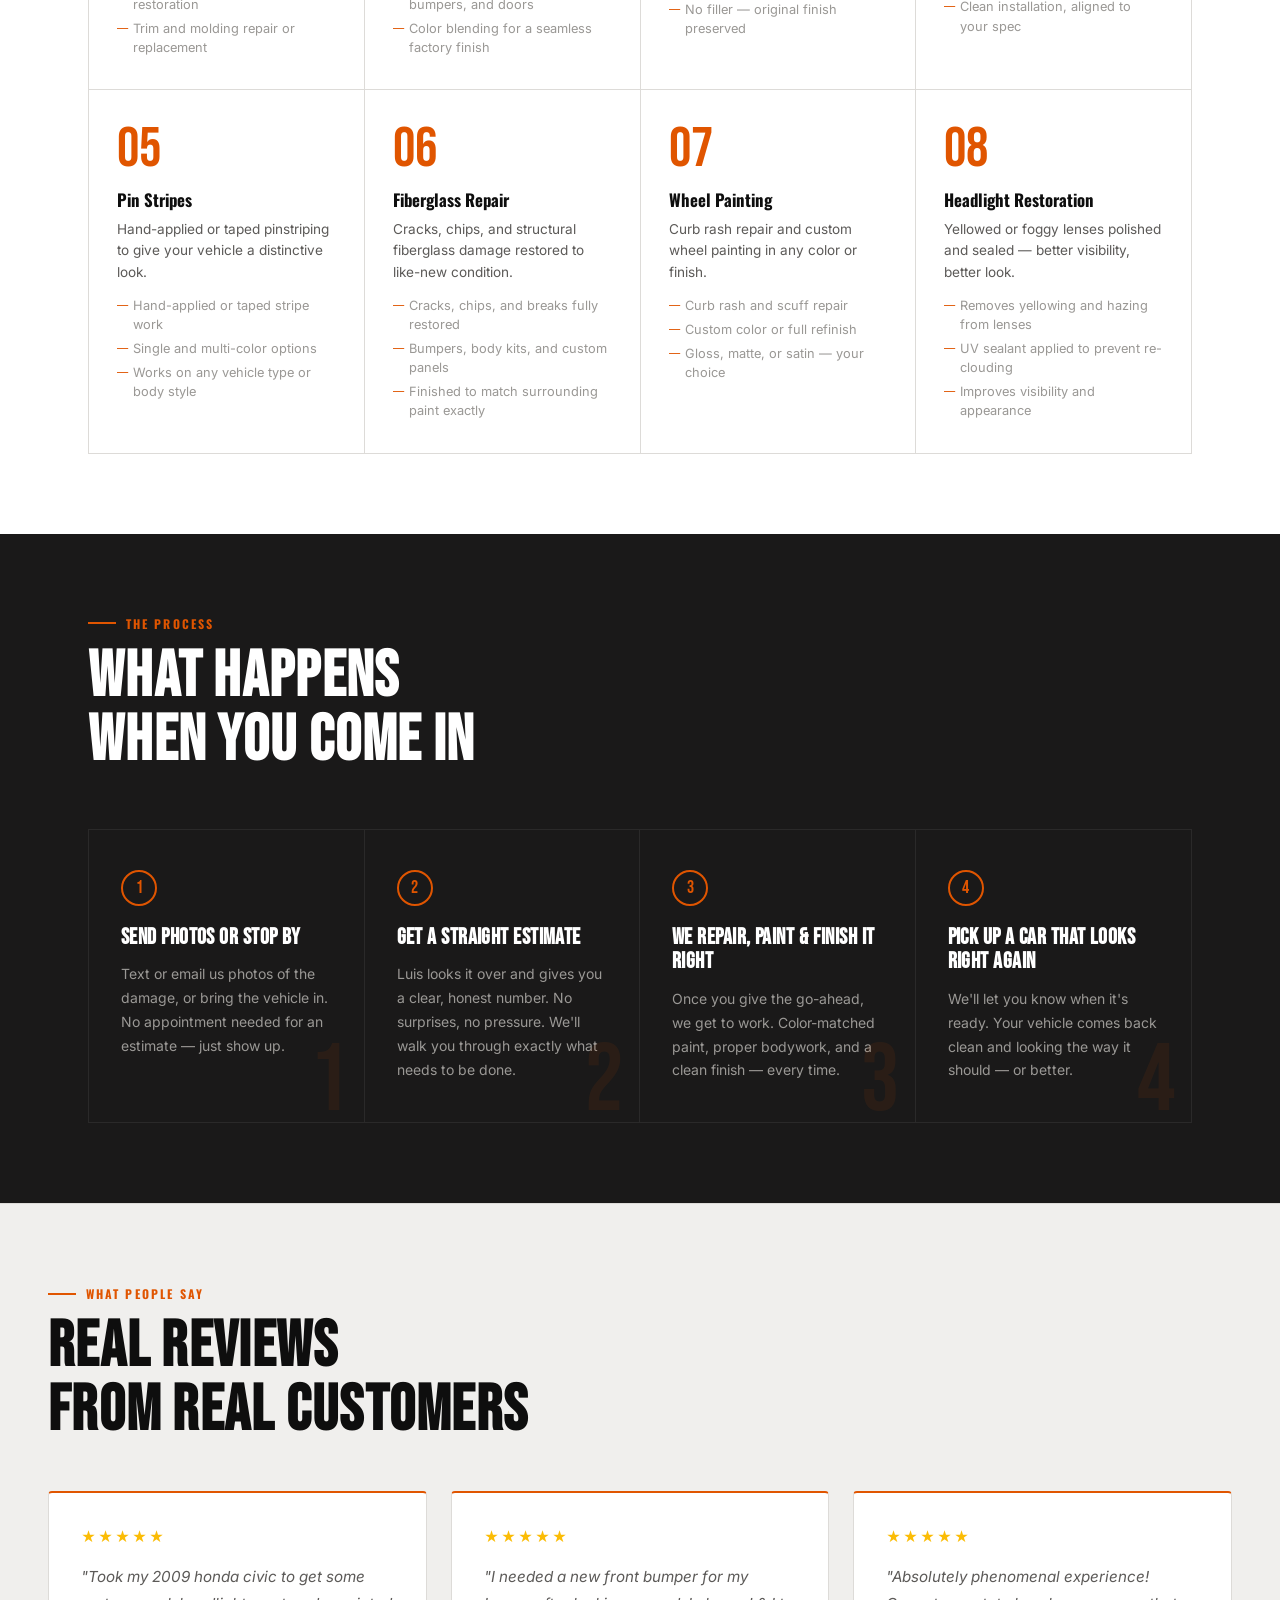
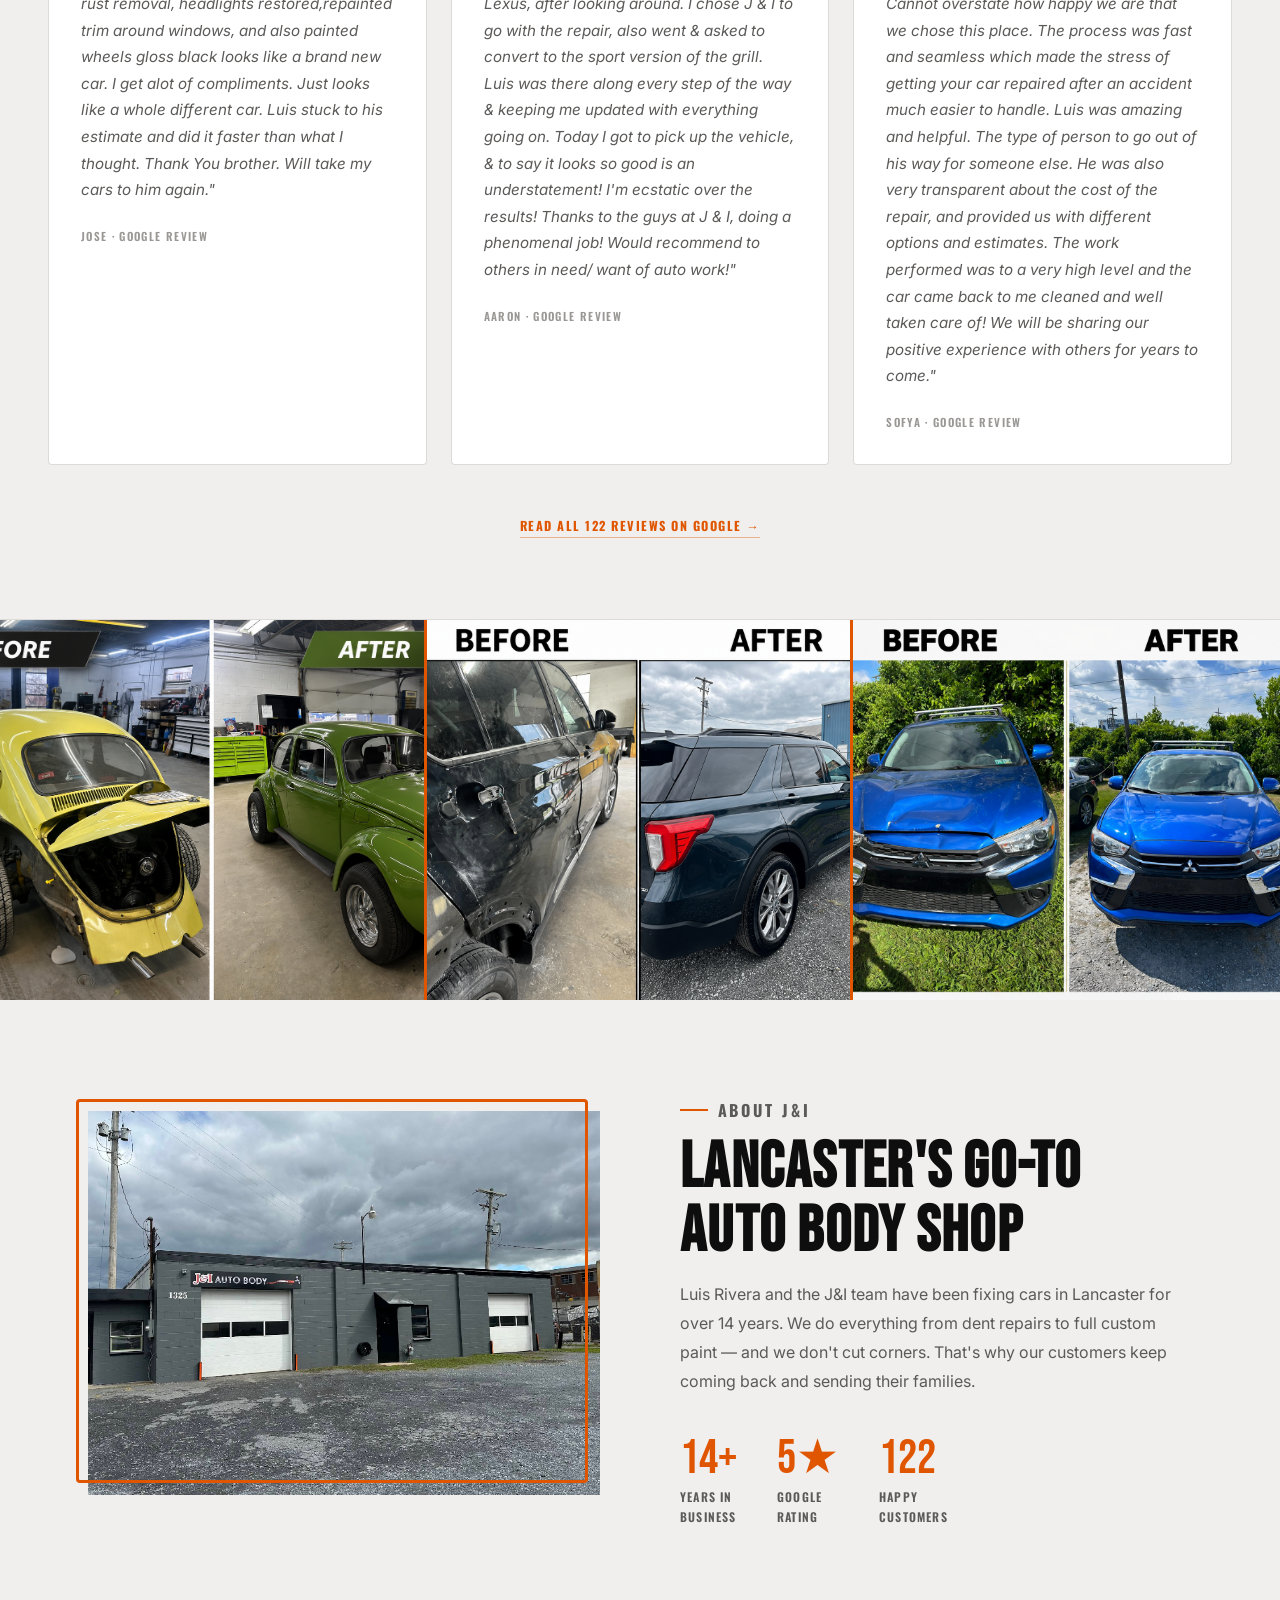
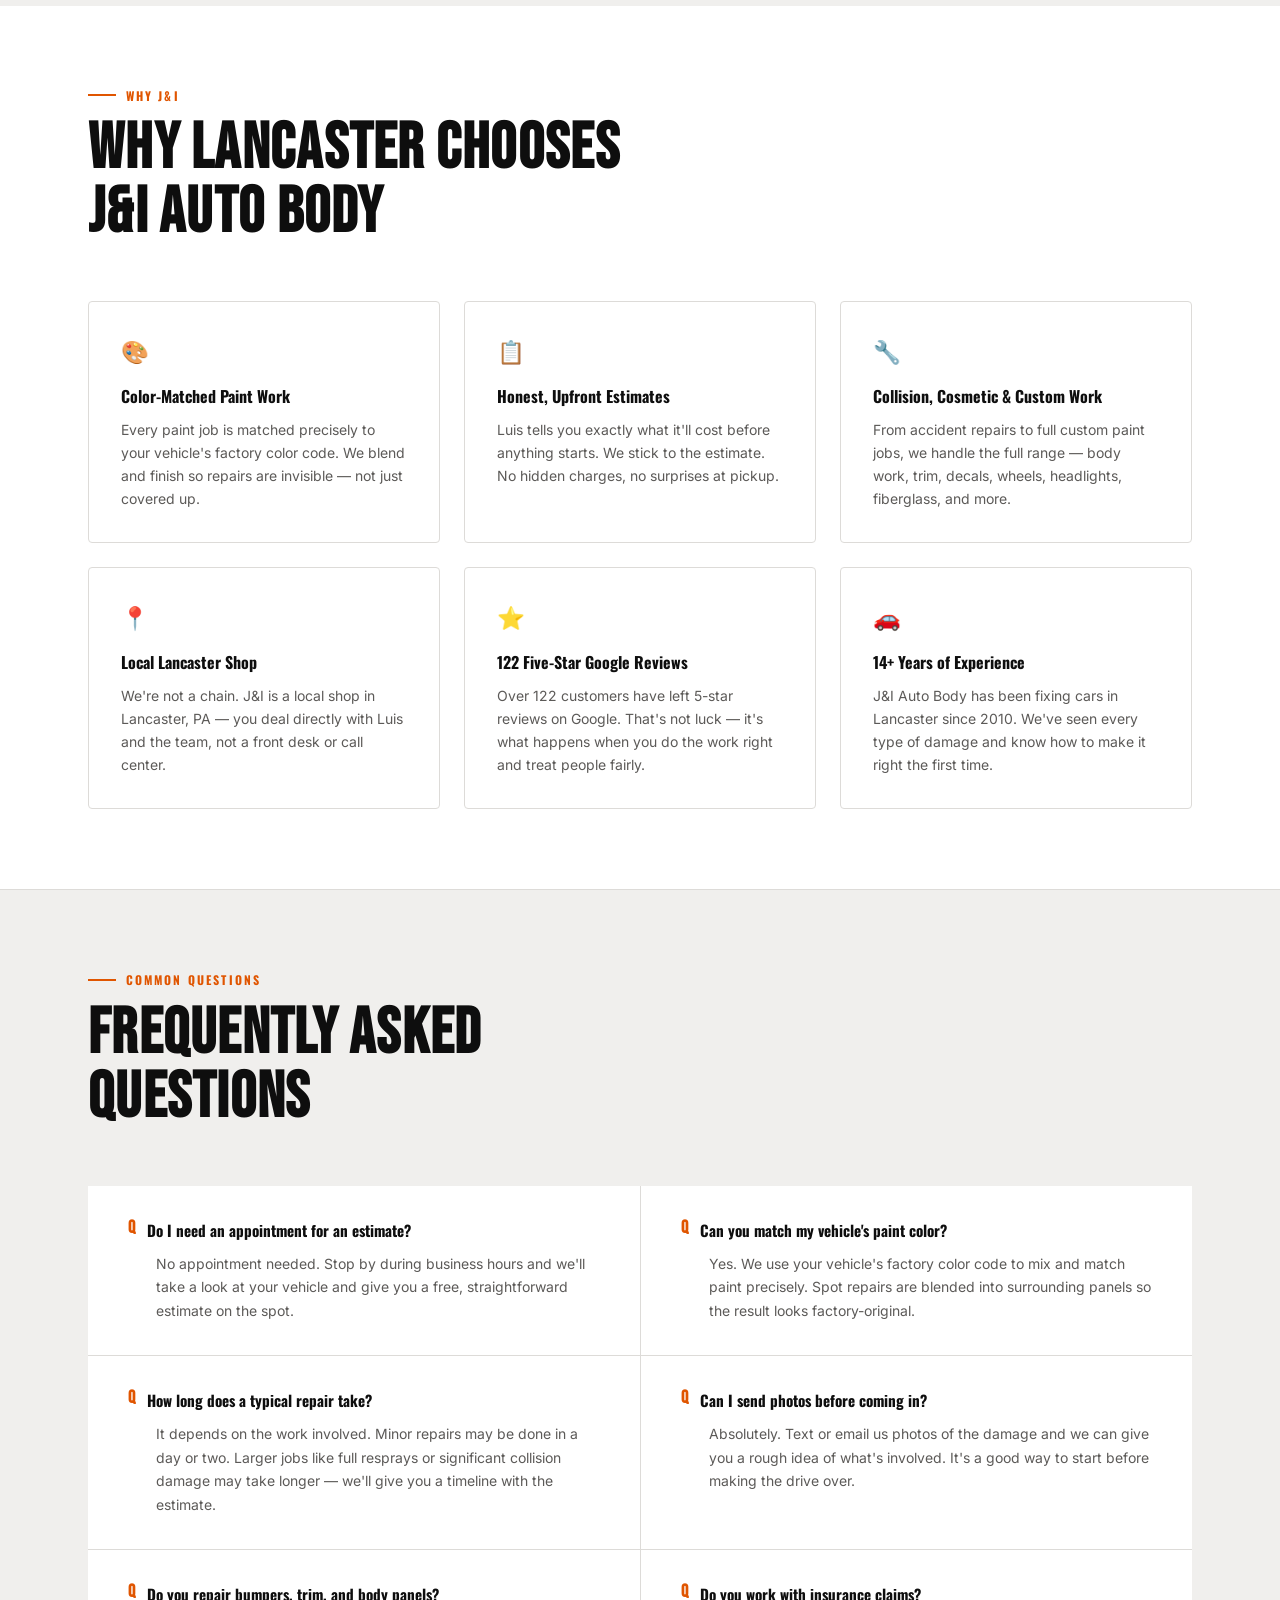
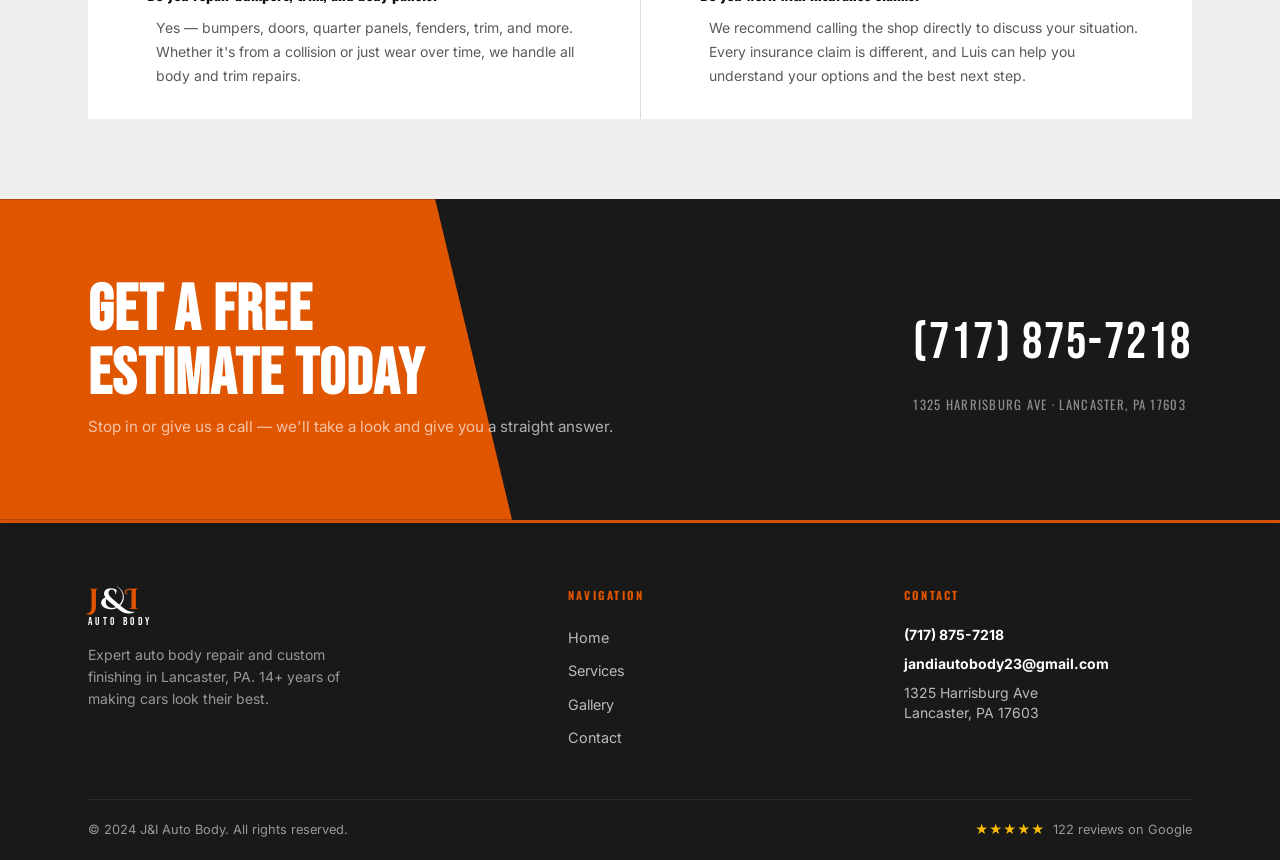
==== commit 809dc89c: "Update J&I Auto Body website" ====
--- a/index.html
+++ b/index.html
@@ -208,6 +208,8 @@
         flex-direction: column;
         align-items: stretch;
         min-height: auto;
+        position: relative;
+        top: auto;
       }
       .hero-content {
         order: 1;
@@ -229,12 +231,14 @@
       }
       .hero-car-img { display: none; }
       .hero-reviews-strip { display: none; }
-      .hero-map-wrap { flex: none; height: 280px; min-height: 0; }
+      .hero-map-wrap { flex: none; height: 300px; min-height: 0; }
       .hero-badge { display: none; }
     }
 
-    .hero { position: sticky; top: 0; z-index: 1; }
-    .hero-scroll-cover { position: relative; z-index: 2; box-shadow: 0 -6px 30px rgba(0,0,0,0.18); }
+    @media (min-width: 769px) {
+      .hero { position: sticky; top: 0; z-index: 1; }
+      .hero-scroll-cover { position: relative; z-index: 2; box-shadow: 0 -6px 30px rgba(0,0,0,0.18); }
+    }
     .trust-bar { border-top: 1px solid rgba(224,85,0,0.25); }
 
     /* Testimonials */
@@ -366,7 +370,7 @@
           <p class="hero-eyebrow">Lancaster, PA · Since 2010</p>
           <img src="logo3.png" alt="J&I Auto Body" class="hero-logo-img">
           <p class="hero-tagline">
-            <strong>Expert collision repair and custom finishing</strong> — from dent removal to full paint jobs, we treat every car like our own.
+            Collision repair · Paint work · Dent removal · Trim · Wheels · Headlights. <strong>Lancaster's trusted auto body shop</strong> — rated 5 stars by 122+ customers.
           </p>
           <div class="hero-actions">
             <a href="tel:+17178757218" class="btn btn-primary">
@@ -434,42 +438,116 @@
             <span class="service-card-num" aria-hidden="true">01</span>
             <h3 class="service-card-name">Body &amp; Trim</h3>
             <p class="service-card-desc">Collision damage, rust repair, panel replacement, and trim restoration.</p>
+            <ul class="service-card-bullets">
+              <li>Collision damage and panel replacement</li>
+              <li>Rust repair and surface restoration</li>
+              <li>Trim and molding repair or replacement</li>
+            </ul>
           </article>
           <article class="service-card reveal reveal-delay-1" role="listitem">
             <span class="service-card-num" aria-hidden="true">02</span>
             <h3 class="service-card-name">Painting</h3>
             <p class="service-card-desc">Full respray and spot painting matched precisely to your vehicle's color code.</p>
+            <ul class="service-card-bullets">
+              <li>Full respray matched to factory color code</li>
+              <li>Spot painting for panels, bumpers, and doors</li>
+              <li>Color blending for a seamless factory finish</li>
+            </ul>
           </article>
           <article class="service-card reveal reveal-delay-2" role="listitem">
             <span class="service-card-num" aria-hidden="true">03</span>
             <h3 class="service-card-name">Paintless Dent Removal</h3>
             <p class="service-card-desc">Hail damage and minor dents removed without disturbing the factory finish.</p>
+            <ul class="service-card-bullets">
+              <li>Hail damage on roofs, hoods, and panels</li>
+              <li>Door dings without repainting</li>
+              <li>No filler — original finish preserved</li>
+            </ul>
           </article>
           <article class="service-card reveal reveal-delay-3" role="listitem">
             <span class="service-card-num" aria-hidden="true">04</span>
             <h3 class="service-card-name">Decals</h3>
             <p class="service-card-desc">Custom vinyl decals installed cleanly, aligned to your spec.</p>
+            <ul class="service-card-bullets">
+              <li>Custom vinyl graphics and lettering</li>
+              <li>Fleet and commercial vehicle branding</li>
+              <li>Clean installation, aligned to your spec</li>
+            </ul>
           </article>
           <article class="service-card reveal" role="listitem">
             <span class="service-card-num" aria-hidden="true">05</span>
             <h3 class="service-card-name">Pin Stripes</h3>
             <p class="service-card-desc">Hand-applied or taped pinstriping to give your vehicle a distinctive look.</p>
+            <ul class="service-card-bullets">
+              <li>Hand-applied or taped stripe work</li>
+              <li>Single and multi-color options</li>
+              <li>Works on any vehicle type or body style</li>
+            </ul>
           </article>
           <article class="service-card reveal reveal-delay-1" role="listitem">
             <span class="service-card-num" aria-hidden="true">06</span>
             <h3 class="service-card-name">Fiberglass Repair</h3>
             <p class="service-card-desc">Cracks, chips, and structural fiberglass damage restored to like-new condition.</p>
+            <ul class="service-card-bullets">
+              <li>Cracks, chips, and breaks fully restored</li>
+              <li>Bumpers, body kits, and custom panels</li>
+              <li>Finished to match surrounding paint exactly</li>
+            </ul>
           </article>
           <article class="service-card reveal reveal-delay-2" role="listitem">
             <span class="service-card-num" aria-hidden="true">07</span>
             <h3 class="service-card-name">Wheel Painting</h3>
             <p class="service-card-desc">Curb rash repair and custom wheel painting in any color or finish.</p>
+            <ul class="service-card-bullets">
+              <li>Curb rash and scuff repair</li>
+              <li>Custom color or full refinish</li>
+              <li>Gloss, matte, or satin — your choice</li>
+            </ul>
           </article>
           <article class="service-card reveal reveal-delay-3" role="listitem">
             <span class="service-card-num" aria-hidden="true">08</span>
             <h3 class="service-card-name">Headlight Restoration</h3>
             <p class="service-card-desc">Yellowed or foggy lenses polished and sealed — better visibility, better look.</p>
+            <ul class="service-card-bullets">
+              <li>Removes yellowing and hazing from lenses</li>
+              <li>UV sealant applied to prevent re-clouding</li>
+              <li>Improves visibility and appearance</li>
+            </ul>
           </article>
+        </div>
+      </div>
+    </section>
+
+    <!-- HOW IT WORKS -->
+    <section class="how-it-works" aria-labelledby="hiw-heading">
+      <div class="container">
+        <p class="section-eyebrow" style="color:var(--c-orange);">The Process</p>
+        <h2 class="section-title section-title--light" id="hiw-heading">What Happens<br>When You Come In</h2>
+        <div class="hiw-grid">
+          <div class="hiw-step reveal">
+            <div class="hiw-step-badge">1</div>
+            <h3 class="hiw-step-title">Send Photos or Stop By</h3>
+            <p class="hiw-step-desc">Text or email us photos of the damage, or bring the vehicle in. No appointment needed for an estimate — just show up.</p>
+            <span class="hiw-step-num" aria-hidden="true">1</span>
+          </div>
+          <div class="hiw-step reveal reveal-delay-1">
+            <div class="hiw-step-badge">2</div>
+            <h3 class="hiw-step-title">Get a Straight Estimate</h3>
+            <p class="hiw-step-desc">Luis looks it over and gives you a clear, honest number. No surprises, no pressure. We'll walk you through exactly what needs to be done.</p>
+            <span class="hiw-step-num" aria-hidden="true">2</span>
+          </div>
+          <div class="hiw-step reveal reveal-delay-2">
+            <div class="hiw-step-badge">3</div>
+            <h3 class="hiw-step-title">We Repair, Paint &amp; Finish It Right</h3>
+            <p class="hiw-step-desc">Once you give the go-ahead, we get to work. Color-matched paint, proper bodywork, and a clean finish — every time.</p>
+            <span class="hiw-step-num" aria-hidden="true">3</span>
+          </div>
+          <div class="hiw-step reveal reveal-delay-3">
+            <div class="hiw-step-badge">4</div>
+            <h3 class="hiw-step-title">Pick Up a Car That Looks Right Again</h3>
+            <p class="hiw-step-desc">We'll let you know when it's ready. Your vehicle comes back clean and looking the way it should — or better.</p>
+            <span class="hiw-step-num" aria-hidden="true">4</span>
+          </div>
         </div>
       </div>
     </section>
@@ -556,6 +634,80 @@
       </div>
     </section>
 
+    <!-- WHY CHOOSE -->
+    <section class="why-choose" aria-labelledby="why-heading">
+      <div class="container">
+        <p class="section-eyebrow">Why J&amp;I</p>
+        <h2 class="section-title" id="why-heading">Why Lancaster Chooses<br>J&amp;I Auto Body</h2>
+        <div class="why-grid">
+          <div class="why-card reveal">
+            <span class="why-card-icon">🎨</span>
+            <h3 class="why-card-title">Color-Matched Paint Work</h3>
+            <p class="why-card-desc">Every paint job is matched precisely to your vehicle's factory color code. We blend and finish so repairs are invisible — not just covered up.</p>
+          </div>
+          <div class="why-card reveal reveal-delay-1">
+            <span class="why-card-icon">📋</span>
+            <h3 class="why-card-title">Honest, Upfront Estimates</h3>
+            <p class="why-card-desc">Luis tells you exactly what it'll cost before anything starts. We stick to the estimate. No hidden charges, no surprises at pickup.</p>
+          </div>
+          <div class="why-card reveal reveal-delay-2">
+            <span class="why-card-icon">🔧</span>
+            <h3 class="why-card-title">Collision, Cosmetic &amp; Custom Work</h3>
+            <p class="why-card-desc">From accident repairs to full custom paint jobs, we handle the full range — body work, trim, decals, wheels, headlights, fiberglass, and more.</p>
+          </div>
+          <div class="why-card reveal">
+            <span class="why-card-icon">📍</span>
+            <h3 class="why-card-title">Local Lancaster Shop</h3>
+            <p class="why-card-desc">We're not a chain. J&I is a local shop in Lancaster, PA — you deal directly with Luis and the team, not a front desk or call center.</p>
+          </div>
+          <div class="why-card reveal reveal-delay-1">
+            <span class="why-card-icon">⭐</span>
+            <h3 class="why-card-title">122 Five-Star Google Reviews</h3>
+            <p class="why-card-desc">Over 122 customers have left 5-star reviews on Google. That's not luck — it's what happens when you do the work right and treat people fairly.</p>
+          </div>
+          <div class="why-card reveal reveal-delay-2">
+            <span class="why-card-icon">🚗</span>
+            <h3 class="why-card-title">14+ Years of Experience</h3>
+            <p class="why-card-desc">J&I Auto Body has been fixing cars in Lancaster since 2010. We've seen every type of damage and know how to make it right the first time.</p>
+          </div>
+        </div>
+      </div>
+    </section>
+
+    <!-- FAQ -->
+    <section class="faq-section" aria-labelledby="faq-heading">
+      <div class="container">
+        <p class="section-eyebrow">Common Questions</p>
+        <h2 class="section-title" id="faq-heading">Frequently Asked<br>Questions</h2>
+        <div class="faq-grid">
+          <div class="faq-item reveal">
+            <p class="faq-q">Do I need an appointment for an estimate?</p>
+            <p class="faq-a">No appointment needed. Stop by during business hours and we'll take a look at your vehicle and give you a free, straightforward estimate on the spot.</p>
+          </div>
+          <div class="faq-item reveal reveal-delay-1">
+            <p class="faq-q">Can you match my vehicle's paint color?</p>
+            <p class="faq-a">Yes. We use your vehicle's factory color code to mix and match paint precisely. Spot repairs are blended into surrounding panels so the result looks factory-original.</p>
+          </div>
+          <div class="faq-item reveal">
+            <p class="faq-q">How long does a typical repair take?</p>
+            <p class="faq-a">It depends on the work involved. Minor repairs may be done in a day or two. Larger jobs like full resprays or significant collision damage may take longer — we'll give you a timeline with the estimate.</p>
+          </div>
+          <div class="faq-item reveal reveal-delay-1">
+            <p class="faq-q">Can I send photos before coming in?</p>
+            <p class="faq-a">Absolutely. Text or email us photos of the damage and we can give you a rough idea of what's involved. It's a good way to start before making the drive over.</p>
+          </div>
+          <div class="faq-item reveal">
+            <p class="faq-q">Do you repair bumpers, trim, and body panels?</p>
+            <p class="faq-a">Yes — bumpers, doors, quarter panels, fenders, trim, and more. Whether it's from a collision or just wear over time, we handle all body and trim repairs.</p>
+          </div>
+          <div class="faq-item reveal reveal-delay-1">
+            <p class="faq-q">Do you work with insurance claims?</p>
+            <p class="faq-a">We recommend calling the shop directly to discuss your situation. Every insurance claim is different, and Luis can help you understand your options and the best next step.</p>
+          </div>
+        </div>
+      </div>
+    </section>
+
     <!-- CTA BAND -->
     <section class="cta-band" aria-labelledby="cta-heading">
       <div class="cta-band-slash" aria-hidden="true"></div>
@@ -623,6 +775,11 @@
     </div>
   </footer>
 
+  <!-- MOBILE STICKY CTA -->
+  <div class="mobile-cta-bar" aria-label="Call for free estimate">
+    <a href="tel:+17178757218">Call for a Free Estimate &nbsp;·&nbsp; (717) 875-7218</a>
+  </div>
+
   <script>
     if (history.scrollRestoration) history.scrollRestoration = 'manual';
     window.scrollTo(0, 0);
--- a/style.css
+++ b/style.css
@@ -996,6 +996,401 @@
 
 .skip-link:focus { top: 0; }
 
+/* ── SERVICE CARD BULLETS ─────────────────────────── */
+.service-card-bullets {
+  margin-top: 0.75rem;
+  display: flex;
+  flex-direction: column;
+  gap: 0.3rem;
+  list-style: none;
+}
+
+.service-card-bullets li {
+  font-size: 0.8rem;
+  color: var(--c-gray-400);
+  padding-left: 1rem;
+  position: relative;
+  line-height: 1.5;
+}
+
+.service-card-bullets li::before {
+  content: '—';
+  position: absolute;
+  left: 0;
+  color: var(--c-orange);
+  font-size: 0.7rem;
+  top: 1px;
+}
+
+/* ── HOW IT WORKS ─────────────────────────────────── */
+.how-it-works {
+  background: var(--c-dark);
+  padding: 5rem 0;
+}
+
+.hiw-grid {
+  display: grid;
+  grid-template-columns: repeat(4, 1fr);
+  margin-top: 3.5rem;
+  border: 1px solid rgba(255,255,255,0.07);
+}
+
+.hiw-step {
+  padding: 2.5rem 2rem;
+  border-right: 1px solid rgba(255,255,255,0.07);
+  position: relative;
+  overflow: hidden;
+}
+
+.hiw-step:last-child { border-right: none; }
+
+.hiw-step-num {
+  font-family: var(--f-display);
+  font-size: 6rem;
+  color: var(--c-orange);
+  opacity: 0.08;
+  line-height: 1;
+  position: absolute;
+  bottom: -0.5rem;
+  right: 1rem;
+  pointer-events: none;
+}
+
+.hiw-step-badge {
+  display: inline-flex;
+  align-items: center;
+  justify-content: center;
+  width: 36px;
+  height: 36px;
+  border: 2px solid var(--c-orange);
+  border-radius: 50%;
+  font-family: var(--f-display);
+  font-size: 1.1rem;
+  color: var(--c-orange);
+  margin-bottom: 1.25rem;
+  flex-shrink: 0;
+}
+
+.hiw-step-title {
+  font-family: var(--f-display);
+  font-size: 1.4rem;
+  color: var(--c-white);
+  letter-spacing: 0.02em;
+  line-height: 1.1;
+  margin-bottom: 0.75rem;
+}
+
+.hiw-step-desc {
+  font-size: 0.875rem;
+  color: var(--c-gray-400);
+  line-height: 1.7;
+}
+
+@media (max-width: 900px) {
+  .hiw-grid { grid-template-columns: 1fr 1fr; }
+  .hiw-step:nth-child(2) { border-right: none; }
+  .hiw-step:nth-child(1),
+  .hiw-step:nth-child(2) { border-bottom: 1px solid rgba(255,255,255,0.07); }
+}
+
+@media (max-width: 540px) {
+  .hiw-grid { grid-template-columns: 1fr; }
+  .hiw-step { border-right: none; border-bottom: 1px solid rgba(255,255,255,0.07); }
+  .hiw-step:last-child { border-bottom: none; }
+}
+
+/* ── WHY CHOOSE ───────────────────────────────────── */
+.why-choose {
+  background: var(--c-white);
+  padding: 5rem 0;
+}
+
+.why-grid {
+  display: grid;
+  grid-template-columns: repeat(3, 1fr);
+  gap: 1.5rem;
+  margin-top: 3.5rem;
+}
+
+.why-card {
+  padding: 2rem;
+  border: 1px solid var(--c-gray-200);
+  border-radius: var(--radius);
+  transition: border-color var(--transition), box-shadow var(--transition);
+}
+
+.why-card:hover {
+  border-color: var(--c-orange);
+  box-shadow: 0 4px 20px rgba(224,85,0,0.08);
+}
+
+.why-card-icon {
+  font-size: 1.4rem;
+  margin-bottom: 0.9rem;
+  display: block;
+  color: var(--c-orange);
+}
+
+.why-card-title {
+  font-family: var(--f-heading);
+  font-size: 1rem;
+  font-weight: 700;
+  color: var(--c-black);
+  margin-bottom: 0.5rem;
+}
+
+.why-card-desc {
+  font-size: 0.875rem;
+  color: var(--c-gray-600);
+  line-height: 1.65;
+}
+
+@media (max-width: 768px) {
+  .why-grid { grid-template-columns: 1fr 1fr; }
+}
+
+@media (max-width: 480px) {
+  .why-grid { grid-template-columns: 1fr; }
+}
+
+/* ── FAQ ──────────────────────────────────────────── */
+.faq-section {
+  background: var(--c-gray-100);
+  padding: 5rem 0;
+  border-top: 1px solid var(--c-gray-200);
+}
+
+.faq-grid {
+  display: grid;
+  grid-template-columns: 1fr 1fr;
+  gap: 1px;
+  background: var(--c-gray-200);
+  margin-top: 3.5rem;
+}
+
+.faq-item {
+  background: var(--c-white);
+  padding: 2rem 2.5rem;
+}
+
+.faq-q {
+  font-family: var(--f-heading);
+  font-size: 0.95rem;
+  font-weight: 700;
+  color: var(--c-black);
+  margin-bottom: 0.6rem;
+  display: flex;
+  gap: 0.75rem;
+}
+
+.faq-q::before {
+  content: 'Q';
+  color: var(--c-orange);
+  font-family: var(--f-display);
+  font-size: 1.1rem;
+  flex-shrink: 0;
+  line-height: 1.1;
+}
+
+.faq-a {
+  font-size: 0.875rem;
+  color: var(--c-gray-600);
+  line-height: 1.7;
+  padding-left: 1.75rem;
+}
+
+@media (max-width: 768px) {
+  .faq-grid { grid-template-columns: 1fr; }
+}
+
+/* ── ESTIMATE FORM ────────────────────────────────── */
+.estimate-section {
+  background: var(--c-dark);
+  padding: 5rem 0;
+}
+
+.estimate-layout {
+  display: grid;
+  grid-template-columns: 1fr 1.6fr;
+  gap: 5rem;
+  align-items: start;
+  margin-top: 3.5rem;
+}
+
+.estimate-info p {
+  font-size: 0.95rem;
+  color: var(--c-gray-400);
+  line-height: 1.75;
+  margin-top: 1rem;
+}
+
+.estimate-contact-links {
+  margin-top: 2rem;
+  display: flex;
+  flex-direction: column;
+  gap: 1rem;
+}
+
+.estimate-contact-link {
+  display: flex;
+  align-items: center;
+  gap: 0.75rem;
+  color: var(--c-white);
+  font-family: var(--f-heading);
+  font-size: 0.85rem;
+  font-weight: 600;
+  letter-spacing: 0.06em;
+  text-transform: uppercase;
+  transition: color var(--transition);
+}
+
+.estimate-contact-link:hover { color: var(--c-orange); }
+
+.estimate-contact-link span {
+  font-size: 1.2rem;
+}
+
+.estimate-form {
+  display: grid;
+  grid-template-columns: 1fr 1fr;
+  gap: 1rem;
+}
+
+.form-group {
+  display: flex;
+  flex-direction: column;
+  gap: 0.4rem;
+}
+
+.form-group.full { grid-column: 1 / -1; }
+
+.form-label {
+  font-family: var(--f-heading);
+  font-size: 0.68rem;
+  font-weight: 600;
+  letter-spacing: 0.14em;
+  text-transform: uppercase;
+  color: rgba(255,255,255,0.45);
+}
+
+.form-input,
+.form-select,
+.form-textarea {
+  background: rgba(255,255,255,0.05);
+  border: 1px solid rgba(255,255,255,0.1);
+  color: var(--c-white);
+  font-family: var(--f-body);
+  font-size: 0.95rem;
+  padding: 0.8rem 1rem;
+  border-radius: var(--radius);
+  width: 100%;
+  transition: border-color var(--transition), background var(--transition);
+  outline: none;
+  appearance: none;
+}
+
+.form-input:focus,
+.form-select:focus,
+.form-textarea:focus {
+  border-color: var(--c-orange);
+  background: rgba(255,255,255,0.08);
+}
+
+.form-input::placeholder,
+.form-textarea::placeholder { color: rgba(255,255,255,0.2); }
+
+.form-select option { background: var(--c-dark); color: var(--c-white); }
+
+.form-textarea { resize: vertical; min-height: 110px; }
+
+.form-upload {
+  grid-column: 1 / -1;
+  border: 1px dashed rgba(255,255,255,0.15);
+  border-radius: var(--radius);
+  padding: 1.5rem;
+  text-align: center;
+  color: rgba(255,255,255,0.35);
+  font-size: 0.85rem;
+  cursor: pointer;
+  transition: border-color var(--transition);
+}
+
+.form-upload:hover { border-color: var(--c-orange); color: rgba(255,255,255,0.6); }
+
+.form-actions {
+  grid-column: 1 / -1;
+  display: flex;
+  gap: 1rem;
+  align-items: center;
+  flex-wrap: wrap;
+  margin-top: 0.5rem;
+}
+
+.form-note {
+  font-size: 0.78rem;
+  color: rgba(255,255,255,0.3);
+  line-height: 1.5;
+  margin-top: 0.25rem;
+}
+
+@media (max-width: 900px) {
+  .estimate-layout { grid-template-columns: 1fr; gap: 2.5rem; }
+  .estimate-form { grid-template-columns: 1fr; }
+  .form-group.full { grid-column: 1; }
+  .form-upload { grid-column: 1; }
+  .form-actions { grid-column: 1; }
+}
+
+/* ── SERVICE AREA ─────────────────────────────────── */
+.service-area {
+  background: var(--c-off-white);
+  padding: 3.5rem 0;
+  border-top: 1px solid var(--c-gray-200);
+}
+
+.area-inner {
+  display: flex;
+  align-items: center;
+  gap: 4rem;
+  flex-wrap: wrap;
+}
+
+.area-text { flex: 1; min-width: 240px; }
+
+.area-text p {
+  font-size: 0.9rem;
+  color: var(--c-gray-600);
+  margin-top: 0.5rem;
+  line-height: 1.7;
+}
+
+.area-tags {
+  display: flex;
+  flex-wrap: wrap;
+  gap: 0.5rem;
+  flex: 2;
+}
+
+.area-tag {
+  font-family: var(--f-heading);
+  font-size: 0.72rem;
+  font-weight: 600;
+  letter-spacing: 0.08em;
+  text-transform: uppercase;
+  color: var(--c-gray-600);
+  border: 1px solid var(--c-gray-200);
+  padding: 0.4rem 1rem;
+  border-radius: 2px;
+  background: var(--c-white);
+}
+
+@media (max-width: 640px) {
+  .area-inner { flex-direction: column; gap: 1.5rem; }
+}
+
+/* ── MOBILE STICKY CTA ────────────────────────────── */
+.mobile-cta-bar { display: none; }
+
 /* ── PRINT ────────────────────────────────────────── */
 @media print {
   .site-nav, .nav-cta { display: none; }
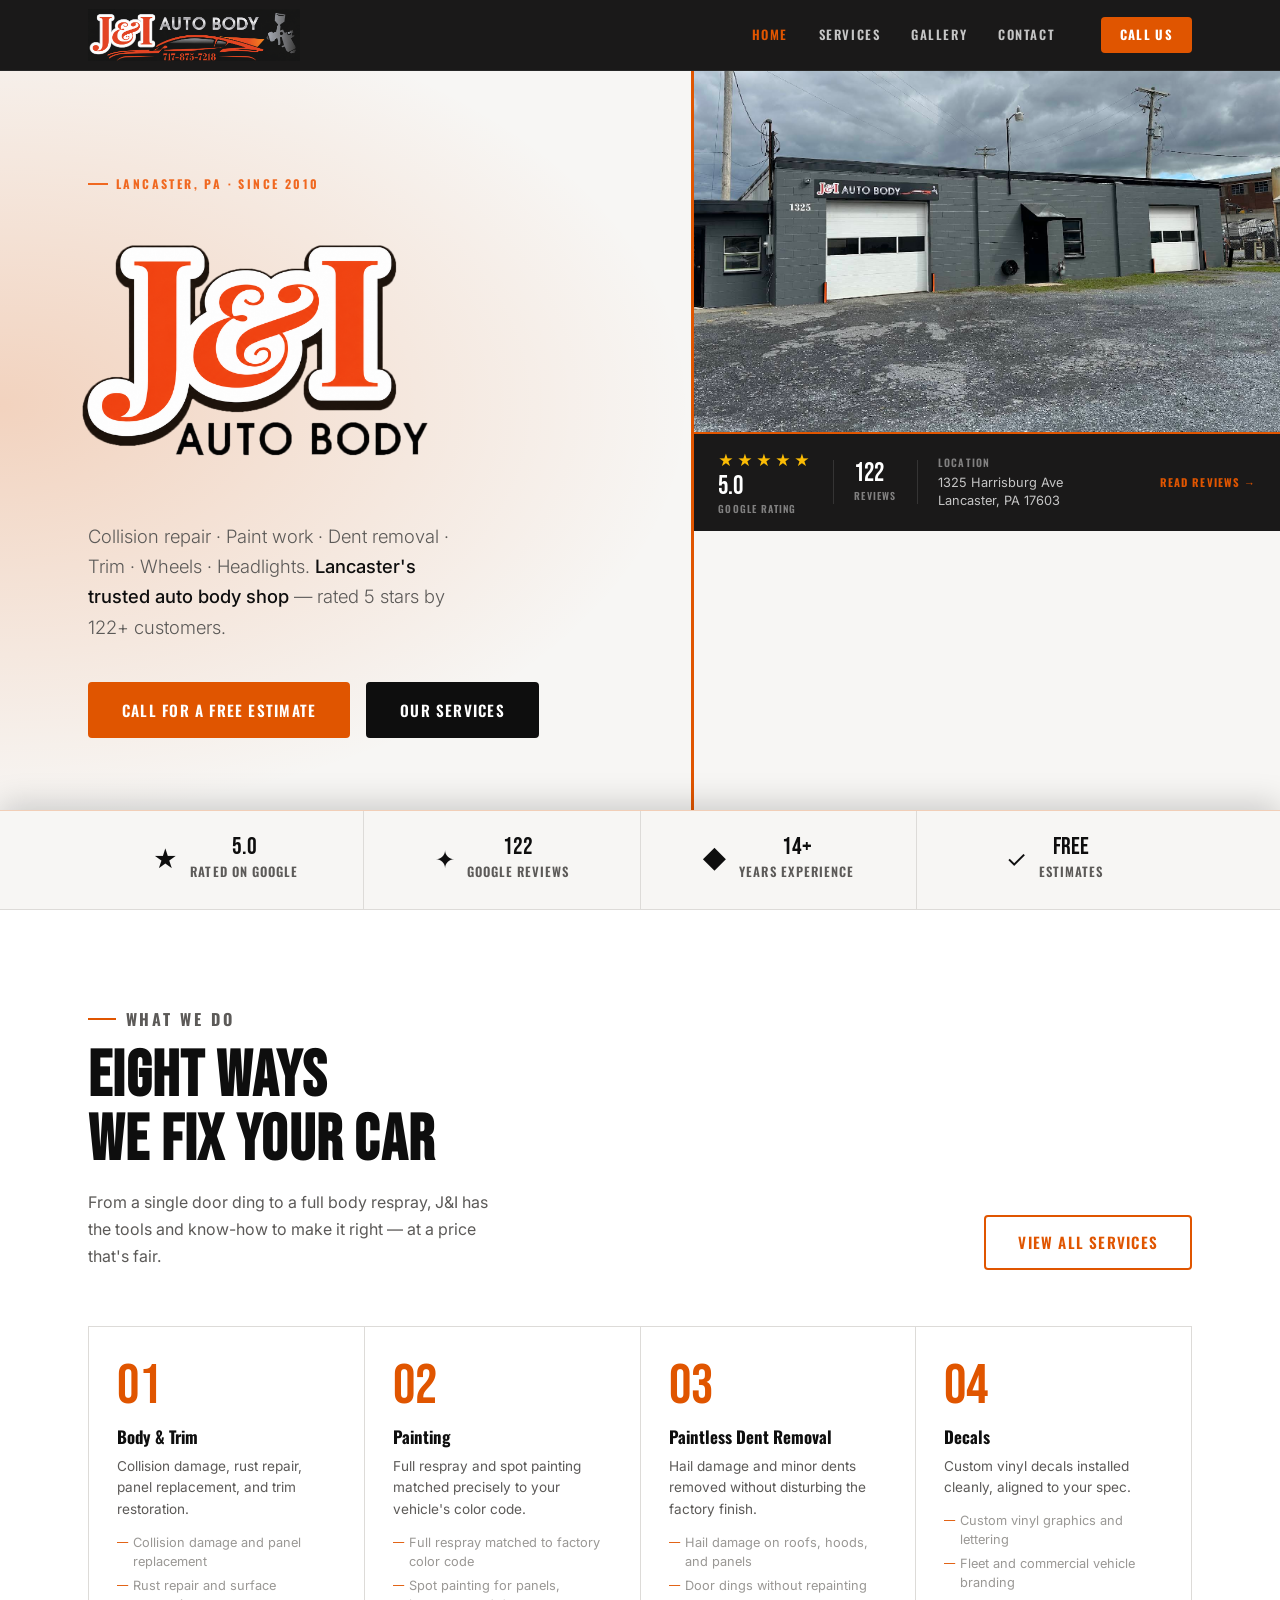
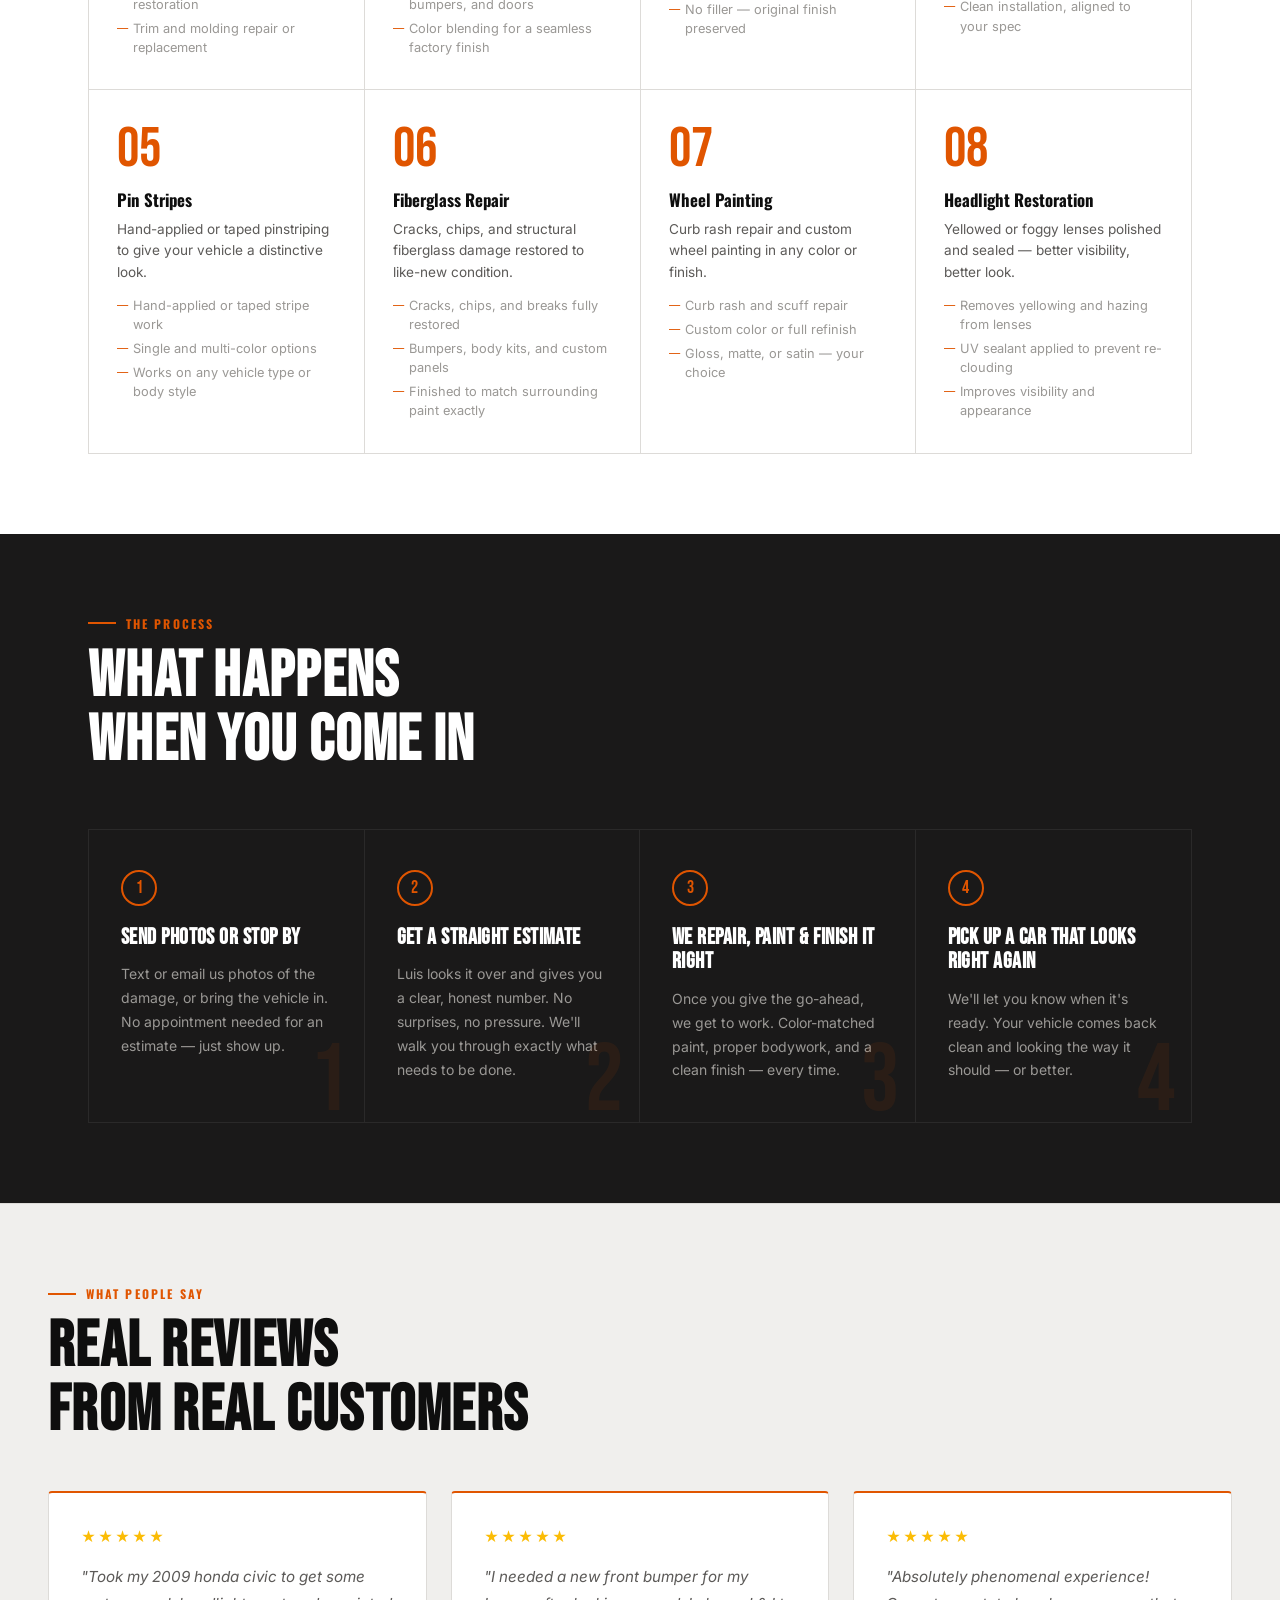
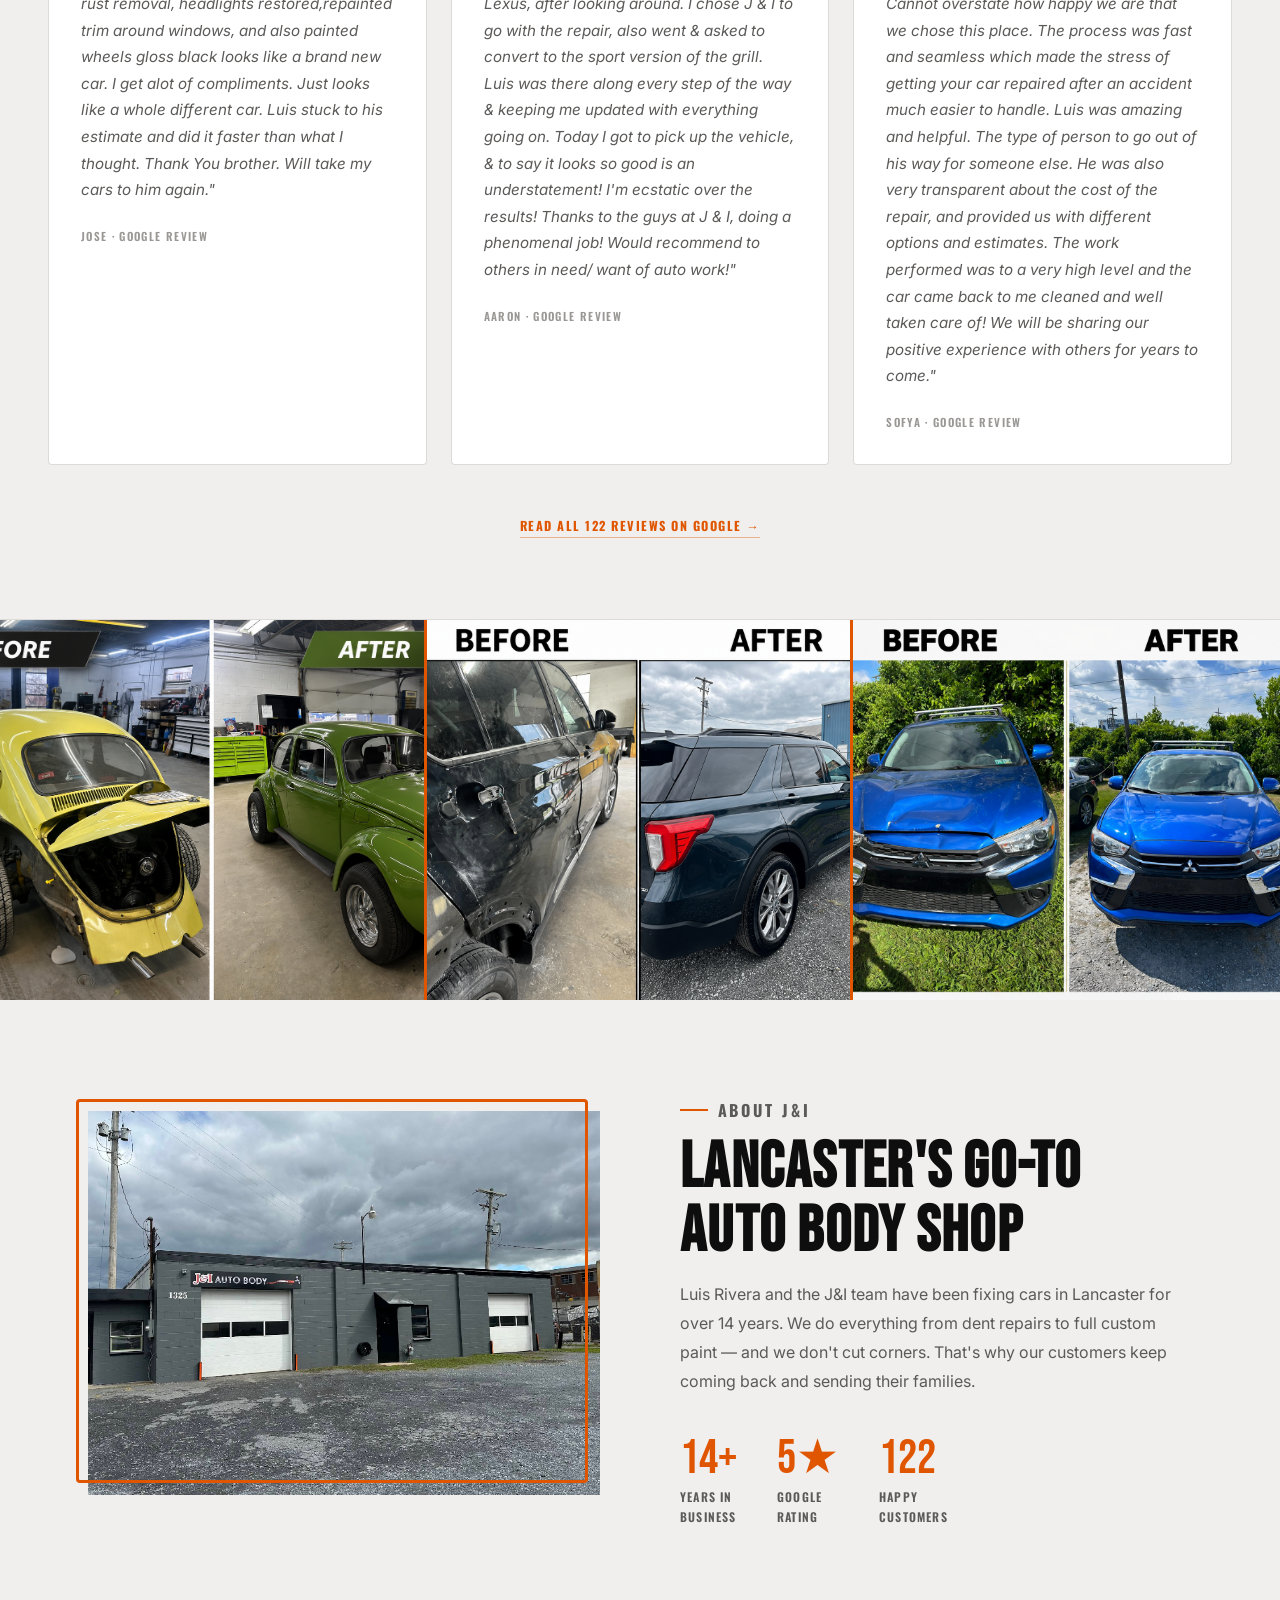
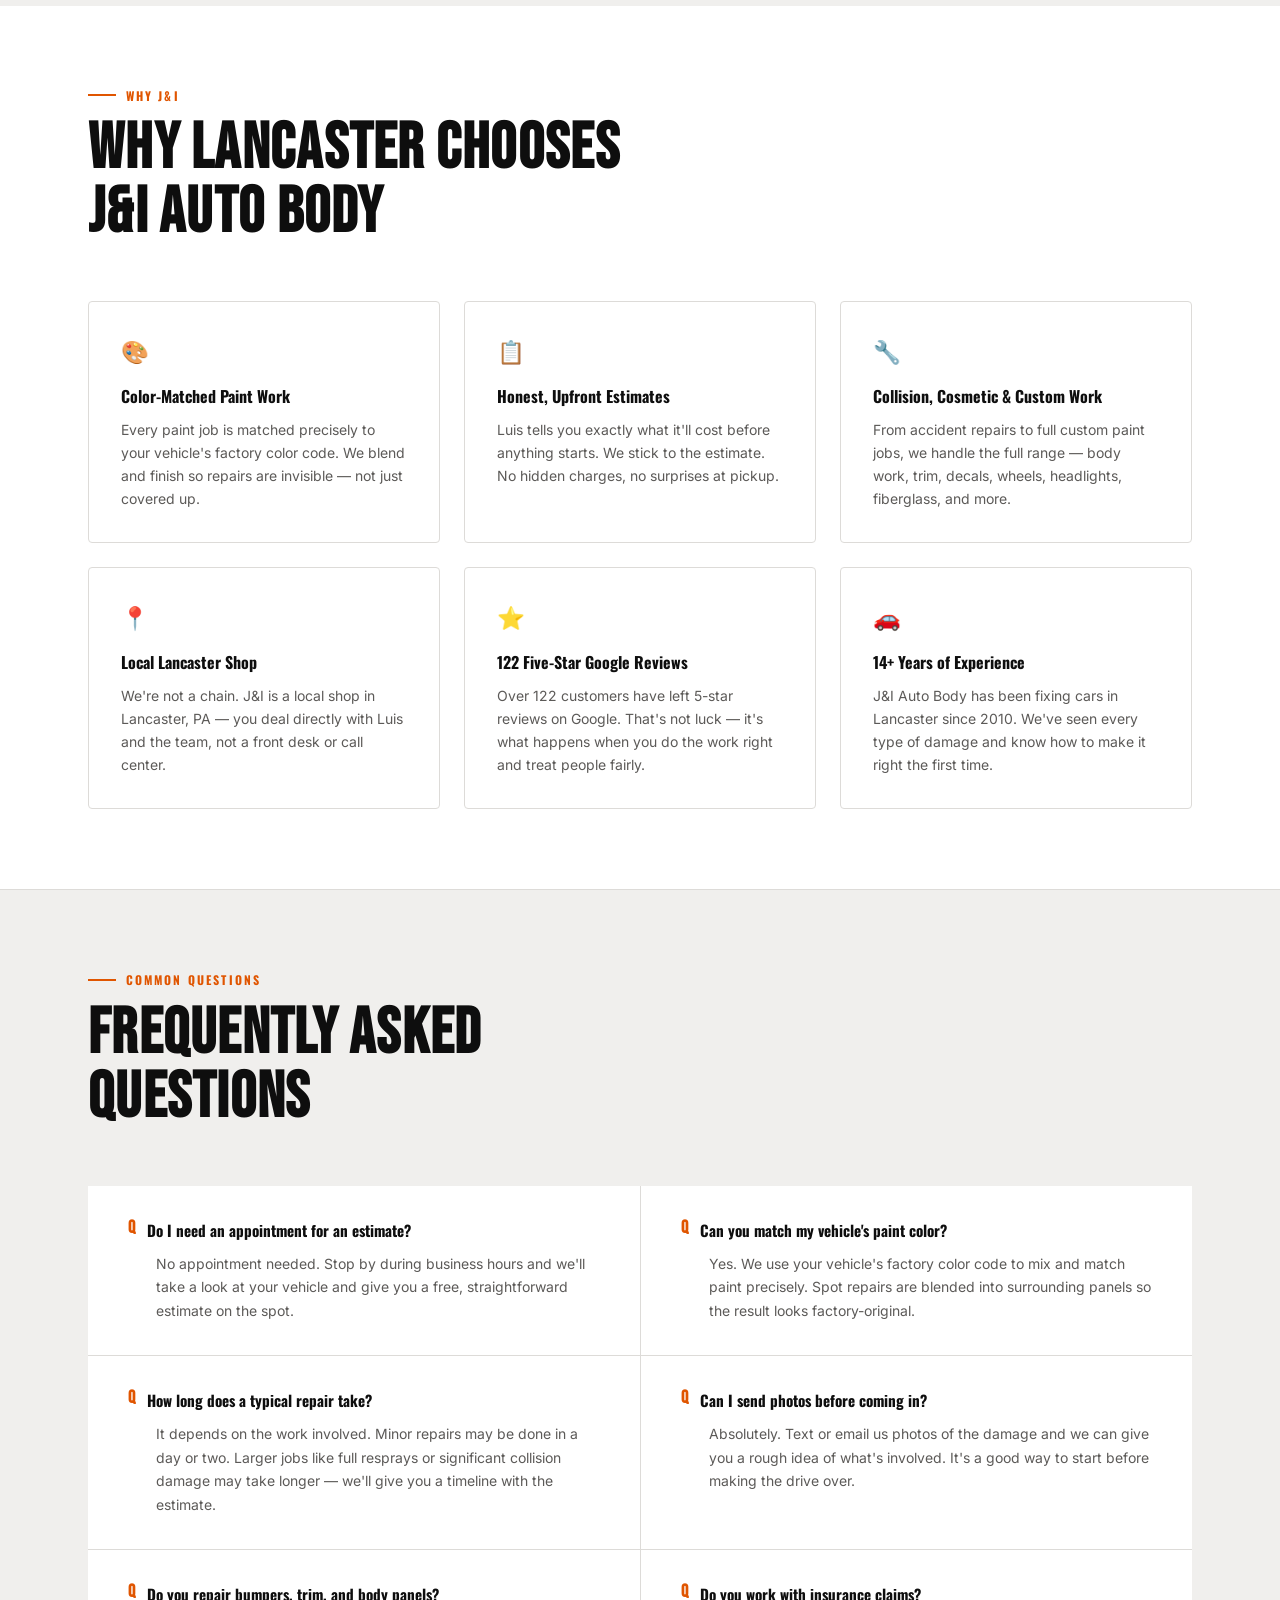
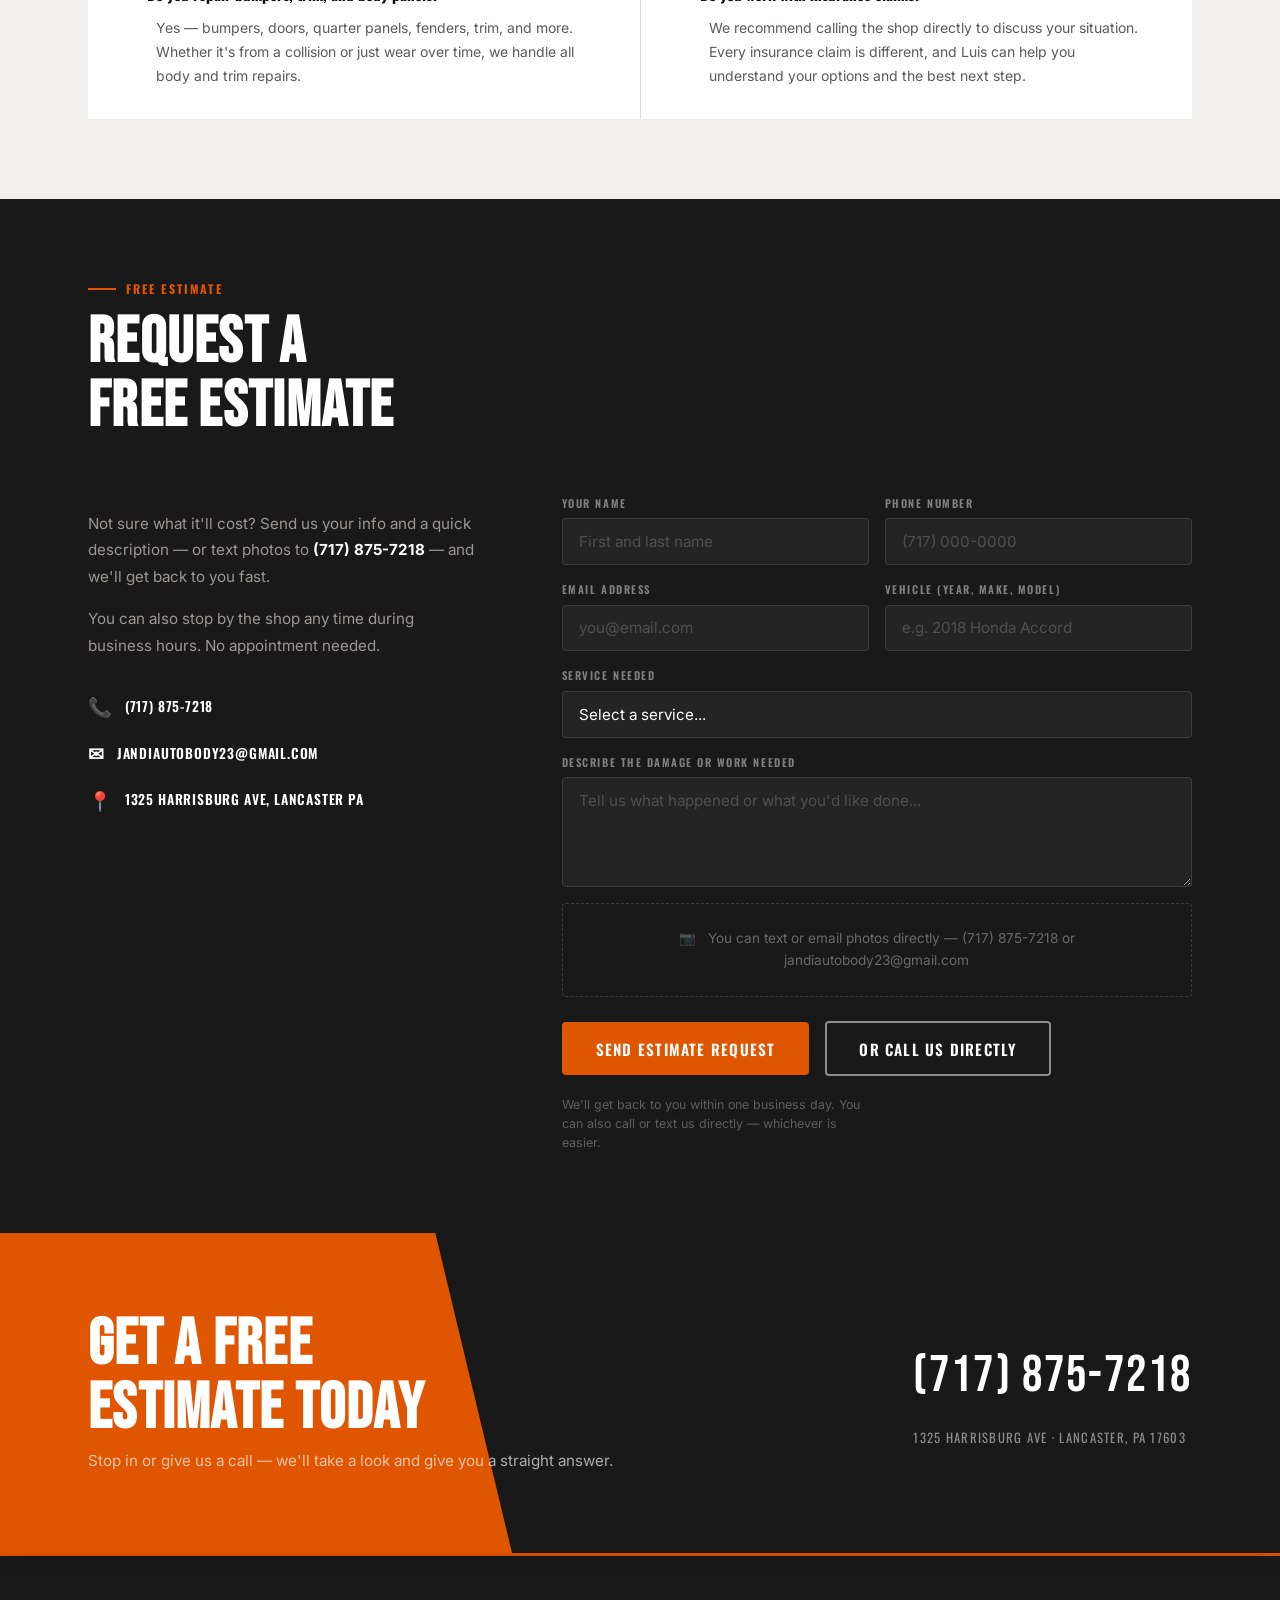
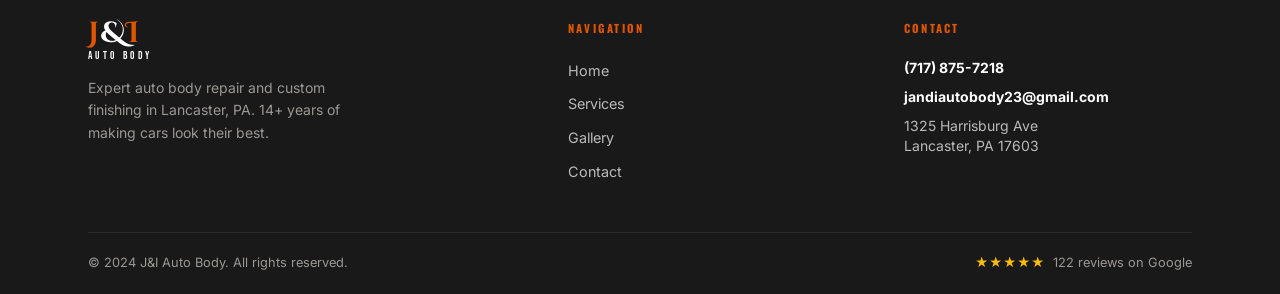
==== commit 84ce96bd: "Add files via upload" ====
--- a/index.html
+++ b/index.html
@@ -708,6 +708,71 @@
       </div>
     </section>
 
+    <!-- ESTIMATE FORM -->
+    <section class="estimate-section" aria-labelledby="estimate-heading-home">
+      <div class="container">
+        <p class="section-eyebrow" style="color:var(--c-orange);">Free Estimate</p>
+        <h2 class="section-title section-title--light" id="estimate-heading-home">Request a<br>Free Estimate</h2>
+        <div class="estimate-layout">
+          <div class="estimate-info">
+            <p>Not sure what it'll cost? Send us your info and a quick description — or text photos to <strong style="color:var(--c-white);">(717) 875-7218</strong> — and we'll get back to you fast.</p>
+            <p style="margin-top:1rem;">You can also stop by the shop any time during business hours. No appointment needed.</p>
+            <div class="estimate-contact-links">
+              <a href="tel:+17178757218" class="estimate-contact-link"><span>📞</span> (717) 875-7218</a>
+              <a href="mailto:jandiautobody23@gmail.com" class="estimate-contact-link"><span>✉</span> jandiautobody23@gmail.com</a>
+              <a href="https://maps.google.com/?q=1325+Harrisburg+Ave+Lancaster+PA+17603" target="_blank" rel="noopener noreferrer" class="estimate-contact-link"><span>📍</span> 1325 Harrisburg Ave, Lancaster PA</a>
+            </div>
+          </div>
+          <form class="estimate-form" id="estimate-form-home" action="#" onsubmit="return false;" aria-label="Request a free estimate">
+            <div class="form-group">
+              <label class="form-label" for="h-est-name">Your Name</label>
+              <input class="form-input" type="text" id="h-est-name" name="Name" placeholder="First and last name" required>
+            </div>
+            <div class="form-group">
+              <label class="form-label" for="h-est-phone">Phone Number</label>
+              <input class="form-input" type="tel" id="h-est-phone" name="Phone" placeholder="(717) 000-0000">
+            </div>
+            <div class="form-group">
+              <label class="form-label" for="h-est-email">Email Address</label>
+              <input class="form-input" type="email" id="h-est-email" name="Email" placeholder="you@email.com">
+            </div>
+            <div class="form-group">
+              <label class="form-label" for="h-est-vehicle">Vehicle (Year, Make, Model)</label>
+              <input class="form-input" type="text" id="h-est-vehicle" name="Vehicle" placeholder="e.g. 2018 Honda Accord">
+            </div>
+            <div class="form-group full">
+              <label class="form-label" for="h-est-service">Service Needed</label>
+              <select class="form-select" id="h-est-service" name="Service">
+                <option value="" disabled selected>Select a service...</option>
+                <option>Body &amp; Trim Repair</option>
+                <option>Painting / Respray</option>
+                <option>Paintless Dent Removal</option>
+                <option>Collision Repair</option>
+                <option>Decals</option>
+                <option>Pin Stripes</option>
+                <option>Fiberglass Repair</option>
+                <option>Wheel Painting</option>
+                <option>Headlight Restoration</option>
+                <option>Not Sure / Multiple</option>
+              </select>
+            </div>
+            <div class="form-group full">
+              <label class="form-label" for="h-est-message">Describe the Damage or Work Needed</label>
+              <textarea class="form-textarea" id="h-est-message" name="Message" placeholder="Tell us what happened or what you'd like done..."></textarea>
+            </div>
+            <div class="form-upload" role="button" tabindex="0" aria-label="Photo upload placeholder">
+              📷 &nbsp; You can text or email photos directly — (717) 875-7218 or jandiautobody23@gmail.com
+            </div>
+            <div class="form-actions">
+              <button type="submit" class="btn btn-primary">Send Estimate Request</button>
+              <a href="tel:+17178757218" class="btn btn-ghost">Or Call Us Directly</a>
+            </div>
+            <p class="form-note">We'll get back to you within one business day. You can also call or text us directly — whichever is easier.</p>
+          </form>
+        </div>
+      </div>
+    </section>
+
     <!-- CTA BAND -->
     <section class="cta-band" aria-labelledby="cta-heading">
       <div class="cta-band-slash" aria-hidden="true"></div>
